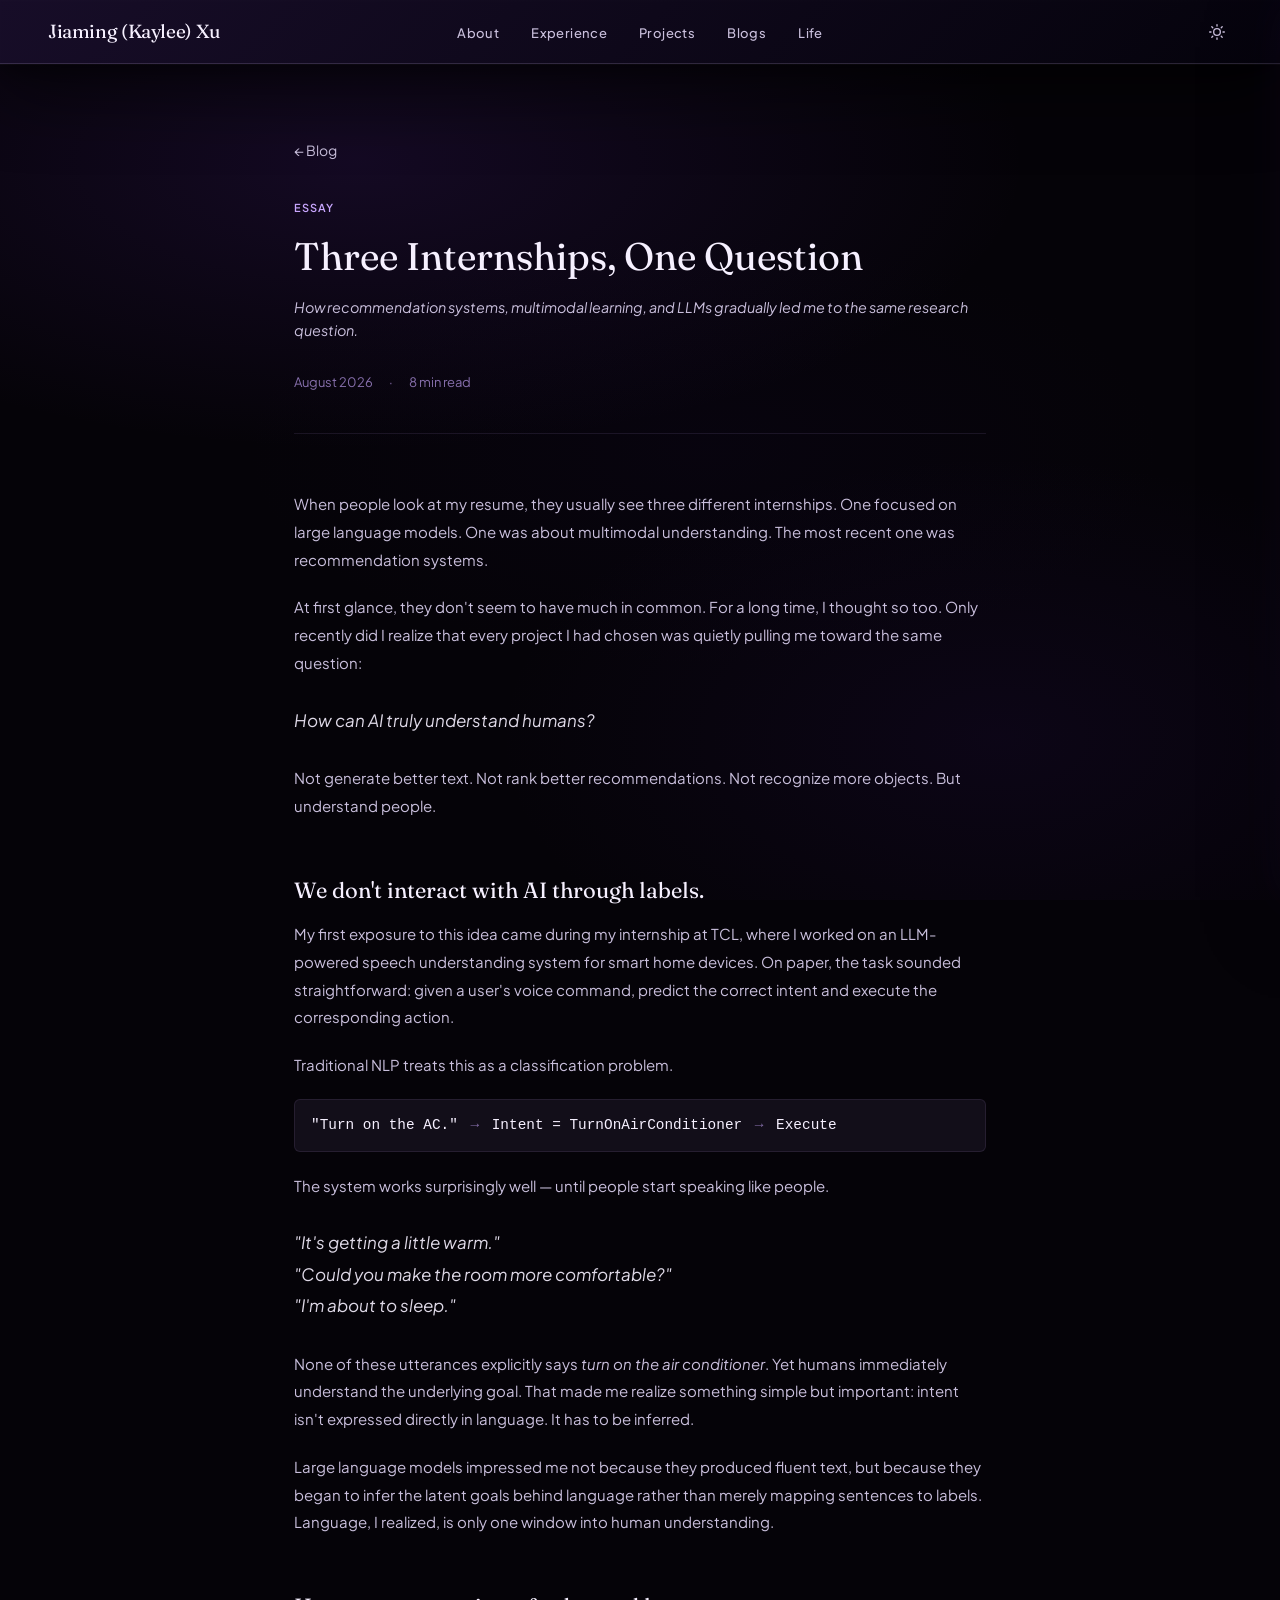
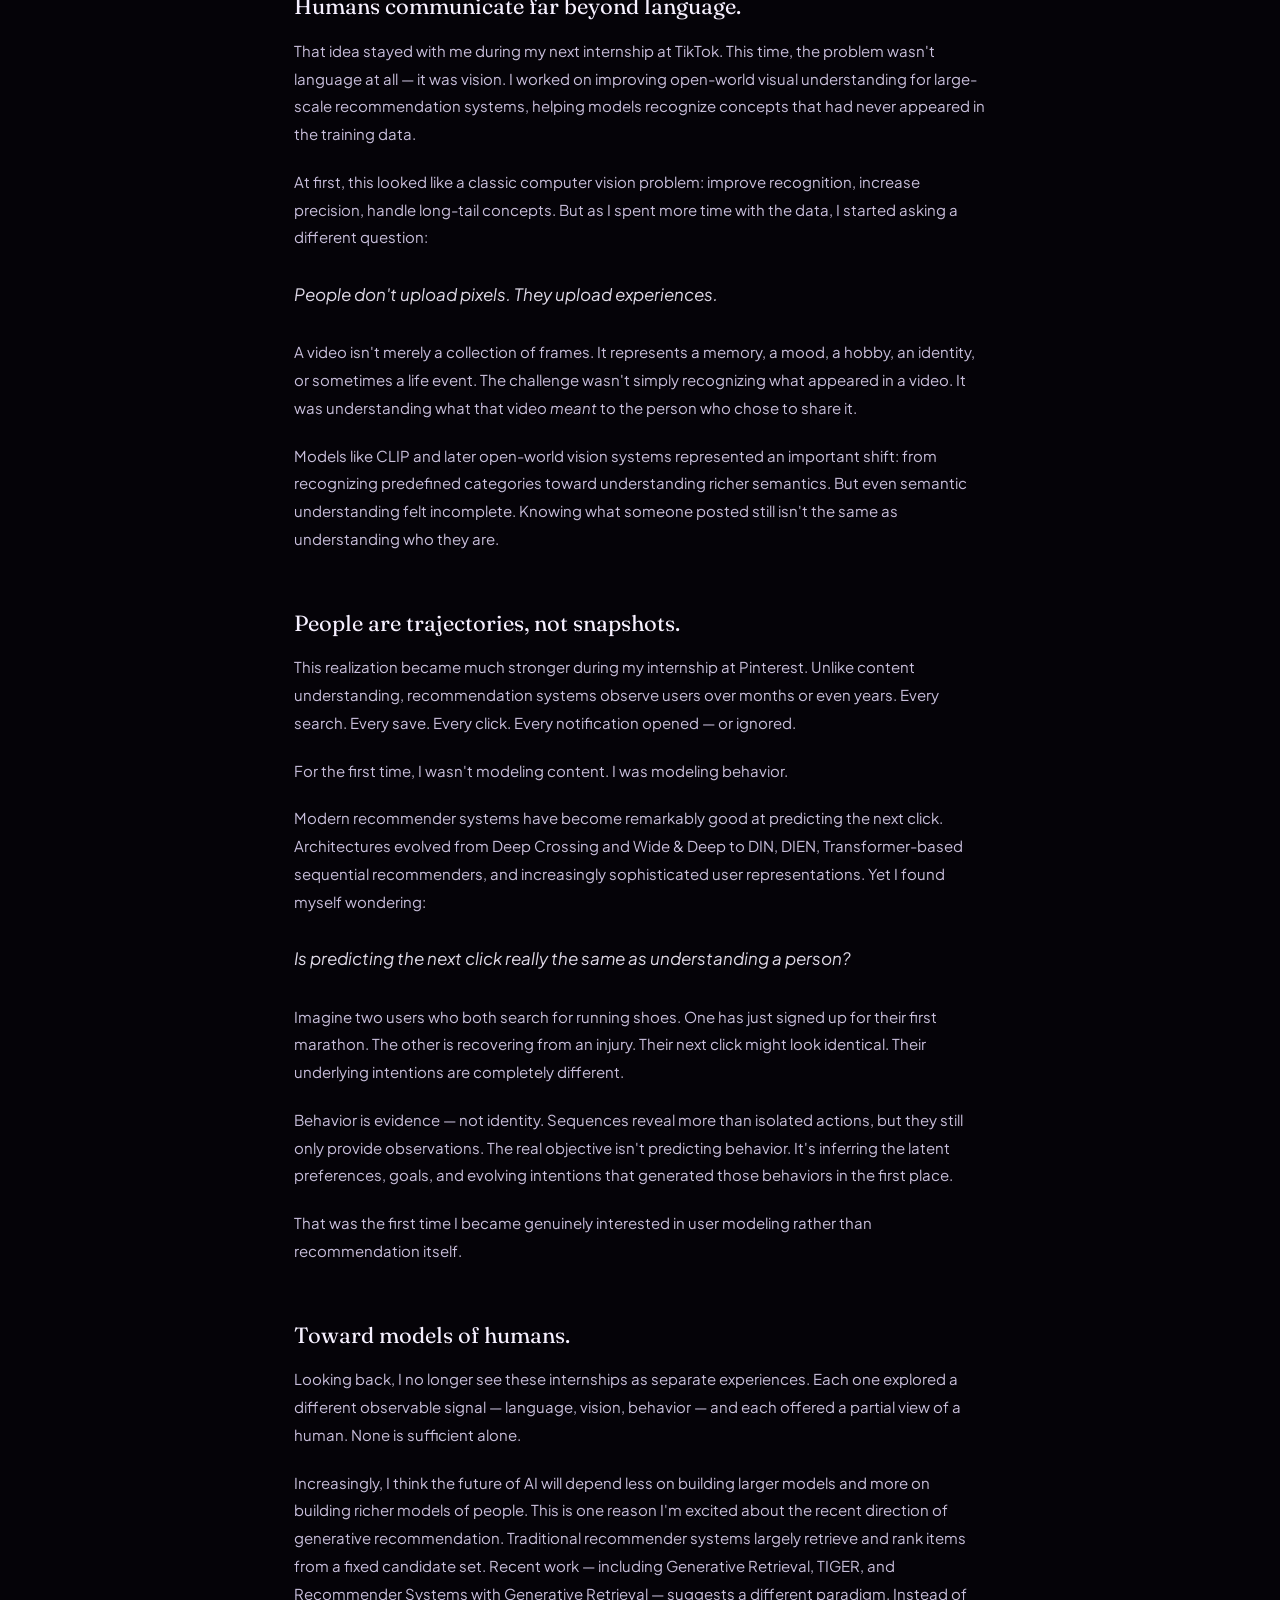
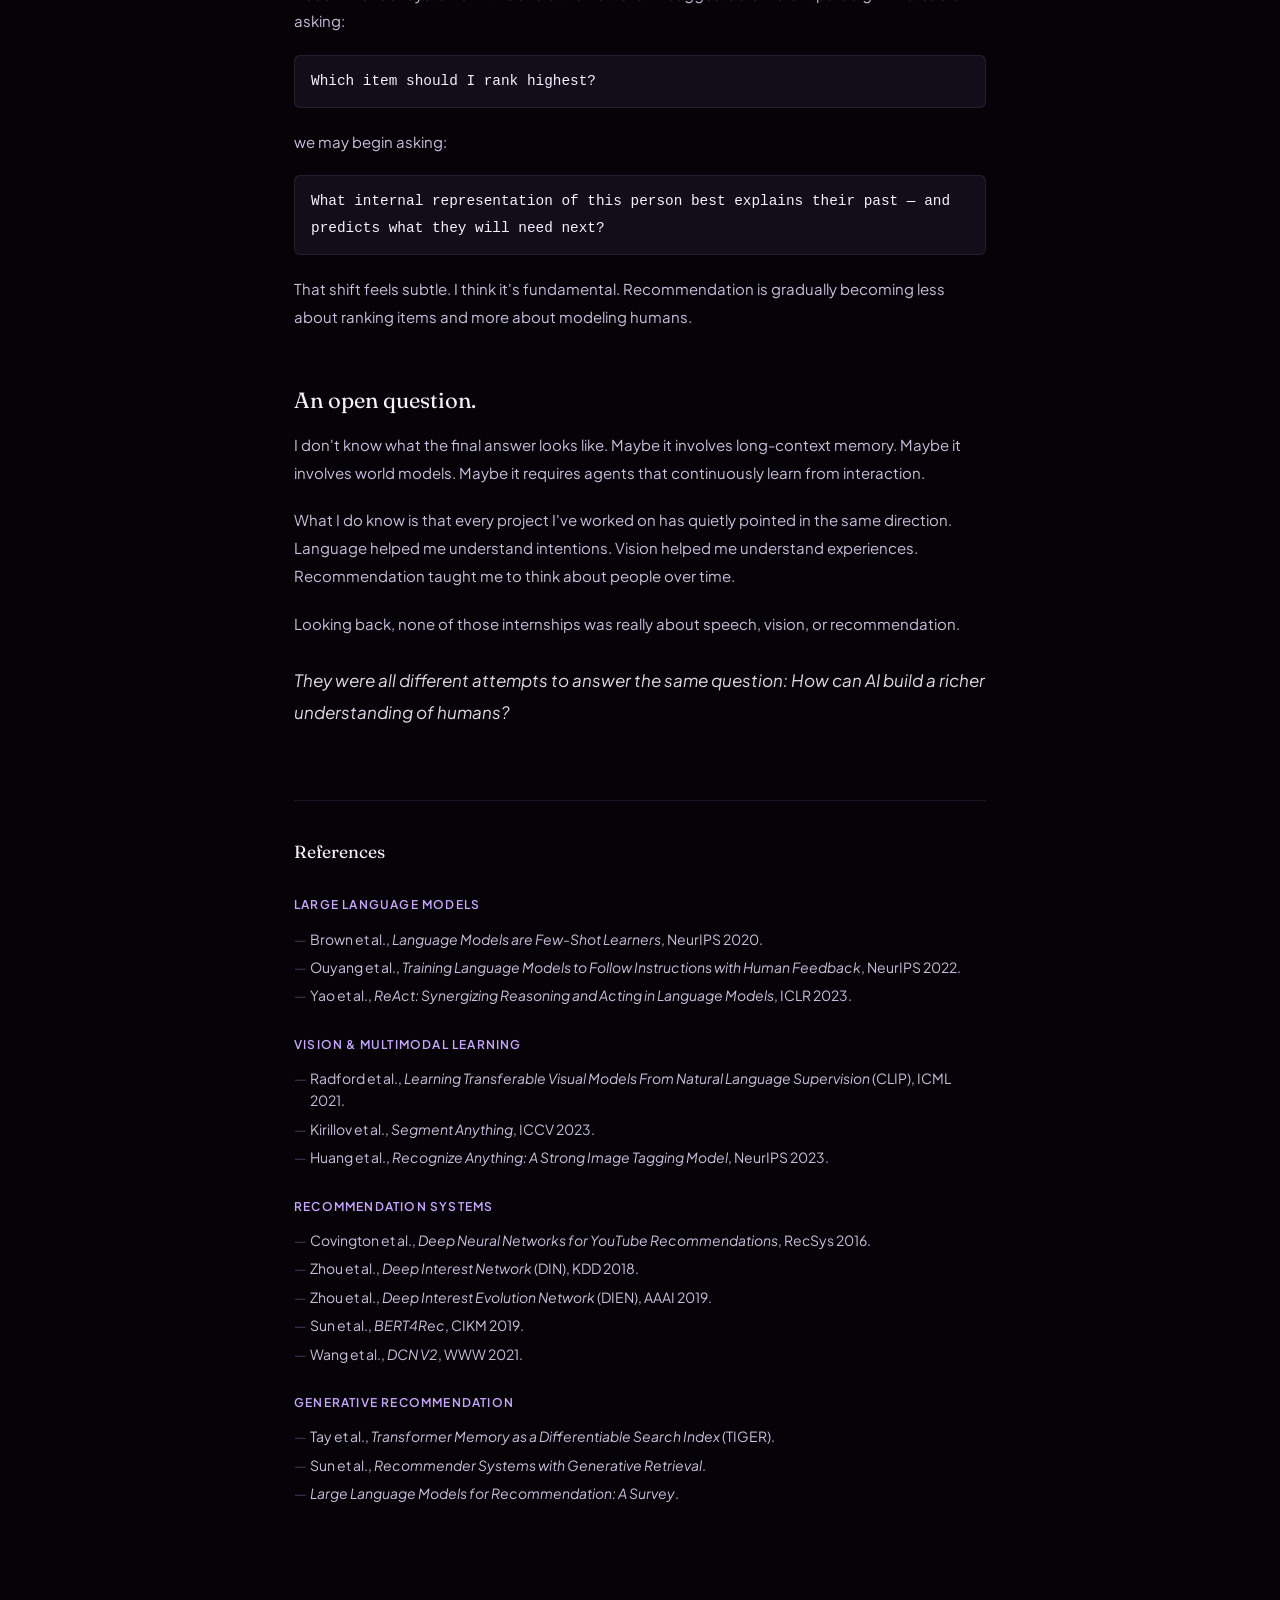
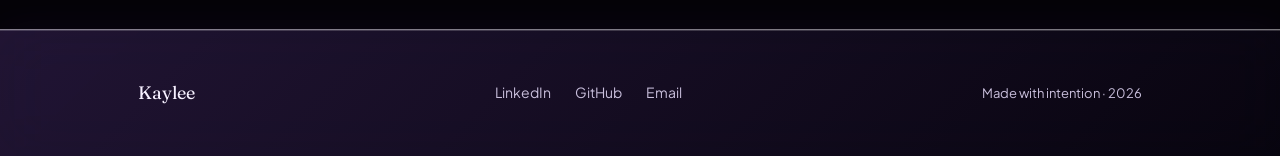
==== blog-1.html @ 01140b8f "Initial commit — personal website" ====
<!DOCTYPE html>
<html lang="en">
<head>
  <meta charset="UTF-8" />
  <meta name="viewport" content="width=device-width, initial-scale=1.0" />
  <meta name="description" content="How recommendation systems, multimodal learning, and LLMs gradually led me to the same research question." />
  <meta property="og:type" content="article" />
  <meta property="og:title" content="Three Internships, One Question · Kaylee Xu" />
  <meta property="og:description" content="How recommendation systems, multimodal learning, and LLMs gradually led me to the same research question." />
  <meta name="twitter:card" content="summary" />
  <meta name="twitter:title" content="Three Internships, One Question · Kaylee Xu" />
  <meta name="twitter:description" content="How recommendation systems, multimodal learning, and LLMs gradually led me to the same research question." />
  <link rel="canonical" href="blog-1.html" />
  <link rel="icon" href="data:image/svg+xml,%3Csvg xmlns='http://www.w3.org/2000/svg' viewBox='0 0 64 64'%3E%3Crect width='64' height='64' rx='16' fill='%23FAF8F5'/%3E%3Ctext x='50%25' y='56%25' text-anchor='middle' font-size='30' font-family='serif' fill='%2349866b'%3EK%3C/text%3E%3C/svg%3E" />
  <title>Three Internships, One Question · Kaylee Xu</title>
  <link rel="preconnect" href="https://fonts.googleapis.com" />
  <link rel="preconnect" href="https://fonts.gstatic.com" crossorigin />
  <link href="https://fonts.googleapis.com/css2?family=Fraunces:ital,opsz,wght@0,9..144,300;0,9..144,400;1,9..144,300&family=Plus+Jakarta+Sans:wght@300;400;500;600&display=swap" rel="stylesheet" />
  <script>(function(){var t=localStorage.getItem('theme')||'dark';document.documentElement.setAttribute('data-theme',t);}());</script>
  <link rel="stylesheet" href="style.css?v=purple-glass-20260607-2" />
</head>
<body class="blog-body">

<nav id="nav">
  <a href="index.html" class="nav-logo">Jiaming (Kaylee) Xu</a>
  <ul class="nav-links">
    <li><a href="index.html#about">About</a></li>
    <li><a href="index.html#experience">Experience</a></li>
    <li><a href="index.html#projects">Projects</a></li>
    <li><a href="index.html#blogs">Blogs</a></li>
    <li><a href="index.html#life">Life</a></li>
  </ul>
  <button class="nav-theme-btn" id="themeToggle" aria-label="Toggle colour theme">
    <svg class="theme-icon theme-icon--sun" viewBox="0 0 24 24" fill="none" stroke="currentColor" stroke-width="2" stroke-linecap="round" stroke-linejoin="round" aria-hidden="true"><circle cx="12" cy="12" r="5"/><line x1="12" y1="1" x2="12" y2="3"/><line x1="12" y1="21" x2="12" y2="23"/><line x1="4.22" y1="4.22" x2="5.64" y2="5.64"/><line x1="18.36" y1="18.36" x2="19.78" y2="19.78"/><line x1="1" y1="12" x2="3" y2="12"/><line x1="21" y1="12" x2="23" y2="12"/><line x1="4.22" y1="19.78" x2="5.64" y2="18.36"/><line x1="18.36" y1="5.64" x2="19.78" y2="4.22"/></svg>
    <svg class="theme-icon theme-icon--moon" viewBox="0 0 24 24" fill="none" stroke="currentColor" stroke-width="2" stroke-linecap="round" stroke-linejoin="round" aria-hidden="true"><path d="M21 12.79A9 9 0 1 1 11.21 3 7 7 0 0 0 21 12.79z"/></svg>
  </button>
  <button class="nav-menu-btn" id="navMenuBtn" aria-label="Open menu">&#9776;</button>
</nav>

<div class="nav-drawer" id="navDrawer">
  <button class="drawer-close" id="drawerClose" aria-label="Close menu">&#215;</button>
  <ul>
    <li><a href="index.html#about">About</a></li>
    <li><a href="index.html#experience">Experience</a></li>
    <li><a href="index.html#projects">Projects</a></li>
    <li><a href="index.html#blogs">Blogs</a></li>
    <li><a href="index.html#life">Life</a></li>
  </ul>
</div>
<div class="nav-overlay" id="navOverlay"></div>


<article class="blog-post">

  <header class="blog-post-header">
    <a href="index.html#blogs" class="blog-post-back">&#8592; Blog</a>
    <div class="blog-post-tag">Essay</div>
    <h1 class="blog-post-title">Three Internships, One&nbsp;Question</h1>
    <p class="blog-post-subtitle">How recommendation systems, multimodal learning, and LLMs gradually led me to the same research question.</p>
    <div class="blog-post-meta">
      <span>August 2026</span>
      <span>8 min read</span>
    </div>
  </header>

  <div class="blog-post-body">

    <p>When people look at my resume, they usually see three different internships. One focused on large language models. One was about multimodal understanding. The most recent one was recommendation systems.</p>

    <p>At first glance, they don't seem to have much in common. For a long time, I thought so too. Only recently did I realize that every project I had chosen was quietly pulling me toward the same question:</p>

    <p class="beat">How can AI truly understand humans?</p>

    <p>Not generate better text. Not rank better recommendations. Not recognize more objects. But understand people.</p>


    <h2>We don't interact with AI through labels.</h2>

    <p>My first exposure to this idea came during my internship at TCL, where I worked on an LLM-powered speech understanding system for smart home devices. On paper, the task sounded straightforward: given a user's voice command, predict the correct intent and execute the corresponding action.</p>

    <p>Traditional NLP treats this as a classification problem.</p>

    <span class="code-line">"Turn on the AC." <span class="arrow">→</span> Intent = TurnOnAirConditioner <span class="arrow">→</span> Execute</span>

    <p>The system works surprisingly well — until people start speaking like people.</p>

    <p class="beat">"It's getting a little warm."<br>
    "Could you make the room more comfortable?"<br>
    "I'm about to sleep."</p>

    <p>None of these utterances explicitly says <em>turn on the air conditioner</em>. Yet humans immediately understand the underlying goal. That made me realize something simple but important: intent isn't expressed directly in language. It has to be inferred.</p>

    <p>Large language models impressed me not because they produced fluent text, but because they began to infer the latent goals behind language rather than merely mapping sentences to labels. Language, I realized, is only one window into human understanding.</p>


    <h2>Humans communicate far beyond language.</h2>

    <p>That idea stayed with me during my next internship at TikTok. This time, the problem wasn't language at all — it was vision. I worked on improving open-world visual understanding for large-scale recommendation systems, helping models recognize concepts that had never appeared in the training data.</p>

    <p>At first, this looked like a classic computer vision problem: improve recognition, increase precision, handle long-tail concepts. But as I spent more time with the data, I started asking a different question:</p>

    <p class="beat">People don't upload pixels. They upload experiences.</p>

    <p>A video isn't merely a collection of frames. It represents a memory, a mood, a hobby, an identity, or sometimes a life event. The challenge wasn't simply recognizing what appeared in a video. It was understanding what that video <em>meant</em> to the person who chose to share it.</p>

    <p>Models like CLIP and later open-world vision systems represented an important shift: from recognizing predefined categories toward understanding richer semantics. But even semantic understanding felt incomplete. Knowing what someone posted still isn't the same as understanding who they are.</p>


    <h2>People are trajectories, not snapshots.</h2>

    <p>This realization became much stronger during my internship at Pinterest. Unlike content understanding, recommendation systems observe users over months or even years. Every search. Every save. Every click. Every notification opened — or ignored.</p>

    <p>For the first time, I wasn't modeling content. I was modeling behavior.</p>

    <p>Modern recommender systems have become remarkably good at predicting the next click. Architectures evolved from Deep Crossing and Wide &amp; Deep to DIN, DIEN, Transformer-based sequential recommenders, and increasingly sophisticated user representations. Yet I found myself wondering:</p>

    <p class="beat">Is predicting the next click really the same as understanding a person?</p>

    <p>Imagine two users who both search for running shoes. One has just signed up for their first marathon. The other is recovering from an injury. Their next click might look identical. Their underlying intentions are completely different.</p>

    <p>Behavior is evidence — not identity. Sequences reveal more than isolated actions, but they still only provide observations. The real objective isn't predicting behavior. It's inferring the latent preferences, goals, and evolving intentions that generated those behaviors in the first place.</p>

    <p>That was the first time I became genuinely interested in user modeling rather than recommendation itself.</p>


    <h2>Toward models of humans.</h2>

    <p>Looking back, I no longer see these internships as separate experiences. Each one explored a different observable signal — language, vision, behavior — and each offered a partial view of a human. None is sufficient alone.</p>

    <p>Increasingly, I think the future of AI will depend less on building larger models and more on building richer models of people. This is one reason I'm excited about the recent direction of generative recommendation. Traditional recommender systems largely retrieve and rank items from a fixed candidate set. Recent work — including Generative Retrieval, TIGER, and Recommender Systems with Generative Retrieval — suggests a different paradigm. Instead of asking:</p>

    <span class="code-line">Which item should I rank highest?</span>

    <p>we may begin asking:</p>

    <span class="code-line">What internal representation of this person best explains their past — and predicts what they will need next?</span>

    <p>That shift feels subtle. I think it's fundamental. Recommendation is gradually becoming less about ranking items and more about modeling humans.</p>


    <h2>An open question.</h2>

    <p>I don't know what the final answer looks like. Maybe it involves long-context memory. Maybe it involves world models. Maybe it requires agents that continuously learn from interaction.</p>

    <p>What I do know is that every project I've worked on has quietly pointed in the same direction. Language helped me understand intentions. Vision helped me understand experiences. Recommendation taught me to think about people over time.</p>

    <p>Looking back, none of those internships was really about speech, vision, or recommendation.</p>

    <p class="beat">They were all different attempts to answer the same question: How can AI build a richer understanding of humans?</p>

  </div>


  <section class="blog-references">
    <h2>References</h2>

    <div class="blog-ref-group">
      <h3>Large Language Models</h3>
      <ul>
        <li>Brown et al., <em>Language Models are Few-Shot Learners</em>, NeurIPS 2020.</li>
        <li>Ouyang et al., <em>Training Language Models to Follow Instructions with Human Feedback</em>, NeurIPS 2022.</li>
        <li>Yao et al., <em>ReAct: Synergizing Reasoning and Acting in Language Models</em>, ICLR 2023.</li>
      </ul>
    </div>

    <div class="blog-ref-group">
      <h3>Vision &amp; Multimodal Learning</h3>
      <ul>
        <li>Radford et al., <em>Learning Transferable Visual Models From Natural Language Supervision</em> (CLIP), ICML 2021.</li>
        <li>Kirillov et al., <em>Segment Anything</em>, ICCV 2023.</li>
        <li>Huang et al., <em>Recognize Anything: A Strong Image Tagging Model</em>, NeurIPS 2023.</li>
      </ul>
    </div>

    <div class="blog-ref-group">
      <h3>Recommendation Systems</h3>
      <ul>
        <li>Covington et al., <em>Deep Neural Networks for YouTube Recommendations</em>, RecSys 2016.</li>
        <li>Zhou et al., <em>Deep Interest Network</em> (DIN), KDD 2018.</li>
        <li>Zhou et al., <em>Deep Interest Evolution Network</em> (DIEN), AAAI 2019.</li>
        <li>Sun et al., <em>BERT4Rec</em>, CIKM 2019.</li>
        <li>Wang et al., <em>DCN V2</em>, WWW 2021.</li>
      </ul>
    </div>

    <div class="blog-ref-group">
      <h3>Generative Recommendation</h3>
      <ul>
        <li>Tay et al., <em>Transformer Memory as a Differentiable Search Index</em> (TIGER).</li>
        <li>Sun et al., <em>Recommender Systems with Generative Retrieval</em>.</li>
        <li><em>Large Language Models for Recommendation: A Survey</em>.</li>
      </ul>
    </div>

  </section>

</article>


<footer id="footer">
  <div class="container footer-inner">
    <p class="footer-name">Kaylee</p>
    <nav class="footer-links" aria-label="Social links">
      <a href="https://www.linkedin.com/in/jiaming-kaylee-xu/" target="_blank" rel="noopener">LinkedIn</a>
      <a href="https://github.com/KayleeXJM" target="_blank" rel="noopener">GitHub</a>
      <a href="mailto:kayleex@cs.cmu.edu">Email</a>
    </nav>
    <p class="footer-copy">Made with intention &middot; 2026</p>
  </div>
</footer>

<script src="assets/scripts/html2canvas.min.js"></script>
<script src="assets/scripts/liquidGL.js"></script>
<script src="script.js?v=purple-glass-20260607"></script>
</body>
</html>
---- style.css ----
/* ============================================================
   KAYLEE — Personal Website
   Visual direction: quiet editorial, art-tech, light mode only
   ============================================================ */

/* ==================== TOKENS ==================== */

:root {
  --bg:           #000000;
  --bg-tinted:    rgba(28, 18, 52, 0.44);
  --sage:         #c9a7ff;
  --sage-mid:     #8f73d9;
  --sage-light:   #6f56b8;
  --sage-faint:   rgba(116, 82, 190, 0.18);
  --butter:       #f1d6ff;
  --butter-light: rgba(212, 178, 255, 0.20);
  --butter-dark:  #f3d9ff;
  --text:         #f6f0ff;
  --text-muted:   #c9bfdc;
  --text-light:   #a99bbf;
  --border:       rgba(201, 167, 255, 0.22);
  --white:        rgba(255, 255, 255, 0.92);

  --font-body:    'Plus Jakarta Sans', sans-serif;
  --font-display: 'Fraunces', serif;

  --radius:       8px;
  --radius-lg:    16px;
  --shadow-sm:    0 1px 8px rgba(0,0,0,0.24);
  --shadow:       0 10px 32px rgba(0,0,0,0.26);
  --shadow-hover: 0 18px 56px rgba(86, 86, 86, 0.18);

  --container:    1100px;
  --nav-h:        64px;

  /* ==================== LIQUID GLASS CONFIG ====================
     Tune these first. Higher blur/saturation = stronger glass.
     Cursor vars are updated in script.js on pointer movement.
     ============================================================ */
  --glass-bg:             rgba(45, 28, 76, 0.32);
  --glass-bg-strong:      rgba(74, 48, 116, 0.40);
  --glass-bg-soft:        rgba(12, 8, 24, 0.42);
  --glass-border:         rgba(190, 158, 238, 0.2);
  --glass-border-shadow:  rgba(189, 151, 255, 0.18);
  --glass-blur:           34px;
  --glass-saturate:       2;
  --glass-radius:         26px;
  --glass-shadow:         0 22px 70px rgba(0, 0, 0, 0.36), 0 0 44px rgba(116, 82, 190, 0.08);
  --glass-highlight:      rgba(255, 255, 255, 0.18);
  --glass-noise-opacity:  0.30;

  --mist-base:            #313131;
  --mist-sage:            rgba(101, 101, 101, 0.3);
  --mist-cream:           rgba(169, 169, 169, 0.16);
  --mist-lilac:           rgba(175, 175, 175, 0.42);
  --mist-ink:             rgba(0, 0, 0, 0.929);
  --mist-blur:            56px;
  --mist-opacity:         0.94;
}

/* ==================== RESET ==================== */

*, *::before, *::after {
  box-sizing: border-box;
  margin: 0;
  padding: 0;
}

html {
  scroll-padding-top: var(--nav-h);
  font-size: 16px;
}

body {
  background:
    radial-gradient(ellipse 90% 55% at 28% 18%, rgba(90, 40, 160, 0.18) 0%, transparent 58%),
    radial-gradient(ellipse 75% 60% at 78% 82%, rgba(55, 20, 110, 0.14) 0%, transparent 52%),
    radial-gradient(ellipse 60% 40% at 55% 50%, rgba(30, 10, 70, 0.10) 0%, transparent 60%),
    #050308;
  background-attachment: fixed;
  color: var(--text);
  font-family: var(--font-body);
  font-weight: 400;
  line-height: 1.7;
  -webkit-font-smoothing: antialiased;
  -moz-osx-font-smoothing: grayscale;
  overflow-x: hidden;
  isolation: isolate;
}


@keyframes mistDrift {
  0% {
    transform: translate3d(-2%, -1%, 0) scale(1);
  }
  100% {
    transform: translate3d(2%, 1.5%, 0) scale(1.04);
  }
}

img {
  display: block;
  max-width: 100%;
}

ul { list-style: none; }
a  { text-decoration: none; color: inherit; }
button { font-family: inherit; cursor: pointer; }

a:focus-visible,
button:focus-visible {
  outline: 2px solid var(--sage);
  outline-offset: 3px;
  border-radius: 4px;
}

#nav,
.nav-drawer,
.hero-photo img,
.hero-socials a,
.hero-action,
.tag,
.project-card,
.life-panel,
.life-row,
.life-body,
.map-wrapper,
.map-panel,
.panel-close,
.leaflet-control-zoom,
.leaflet-control-attribution,
.gallery-item,
.music-gallery,
.music-item,
.photo-item img,
footer,
.mu-role-card,
.mu-track,
.mu-fav-item,
.mu-empty-state,
.gl-visual-empty,
.hover-card,
.location-count,
.map-timeline,
.empty-msg,
#world-wrap {
  background: linear-gradient(160deg, var(--glass-bg-strong) 0%, var(--glass-bg-soft) 60%, rgba(0,0,0,0.55) 100%);
  border: none;
  box-shadow:
    0 24px 72px rgba(0, 0, 0, 0.62),
    0 6px 22px rgba(0, 0, 0, 0.38),
    0 0 0 0.5px rgba(255, 255, 255, 0.10),
    inset 0 1.5px 0 rgba(255, 255, 255, 0.28),
    inset 1px 0 0 rgba(255, 255, 255, 0.09),
    inset -1px 0 0 rgba(0, 0, 0, 0.18),
    inset 0 -2px 10px rgba(0, 0, 0, 0.28);
  -webkit-backdrop-filter: blur(var(--glass-blur)) saturate(var(--glass-saturate));
  backdrop-filter: blur(var(--glass-blur)) saturate(var(--glass-saturate));
}

.project-card,
.life-panel,
.life-row,
.mu-role-card,
.mu-fav-item,
.mu-empty-state,
.gl-visual-empty,
#world-wrap {
  position: relative;
}

.project-card::before,
.life-panel::before,
.life-row::before,
.mu-role-card::before,
.mu-fav-item::before,
.mu-empty-state::before,
.gl-visual-empty::before,
#world-wrap::before {
  content: '';
  position: absolute;
  inset: 0;
  pointer-events: none;
  border-radius: inherit;
  background:
    linear-gradient(180deg, rgba(255, 255, 255, 0.14) 0%, transparent 36%),
    radial-gradient(ellipse at 28% 0%, rgba(255, 255, 255, 0.34), transparent 50%);
  opacity: 1;
  mix-blend-mode: screen;
  transition: background 0.06s ease;
}


/* ==================== NAVIGATION ==================== */

#nav {
  position: fixed;
  inset: 0 0 auto 0;
  z-index: 200;
  height: var(--nav-h);
  display: flex;
  align-items: center;
  justify-content: space-between;
  padding: 0 48px;
  background: linear-gradient(135deg, rgba(23, 13, 40, 0.96), rgba(5, 3, 12, 0.98));
  backdrop-filter: blur(16px);
  -webkit-backdrop-filter: blur(16px);
  border-bottom: 1px solid transparent;
  transition: border-color 0.3s;
}

#nav::before {
  content: '';
  position: absolute;
  inset: 0;
  z-index: -1;
  background:
    linear-gradient(135deg, rgba(23, 13, 40, 0.98), rgba(5, 3, 12, 0.99));
}

#nav.scrolled {
  border-bottom-color: var(--border);
}

.nav-logo {
  font-family: var(--font-display);
  font-size: 1.1875rem;
  font-weight: 400;
  color: var(--text);
  letter-spacing: -0.02em;
}

.nav-links {
  display: flex;
  gap: 32px;
  position: absolute;
  left: 50%;
  transform: translateX(-50%);
}

.nav-links a {
  font-size: 0.8125rem;
  font-weight: 500;
  color: var(--text-muted);
  letter-spacing: 0.03em;
  transition: color 0.2s;
  position: relative;
}

.nav-links a::after {
  content: '';
  position: absolute;
  bottom: -2px;
  left: 0;
  width: 0;
  height: 1px;
  background: var(--sage);
  transition: width 0.25s ease;
}

.nav-links a:hover,
.nav-links a.active {
  color: var(--text);
}

.nav-links a:hover::after,
.nav-links a.active::after {
  width: 100%;
}

.nav-menu-btn {
  display: none;
  background: none;
  border: 1px solid var(--border);
  border-radius: var(--radius);
  padding: 6px 10px;
  font-size: 1rem;
  color: var(--text-muted);
  transition: color 0.2s, border-color 0.2s;
}

.nav-menu-btn:hover { color: var(--text); border-color: var(--sage-mid); }


/* ==================== MOBILE NAV DRAWER ==================== */

.nav-drawer {
  position: fixed;
  inset: 0 0 0 auto;
  z-index: 300;
  width: 260px;
  background: var(--white);
  border-left: 1px solid var(--border);
  padding: 80px 32px 40px;
  transform: translateX(100%);
  transition: transform 0.35s cubic-bezier(0.4, 0, 0.2, 1);
}

.nav-drawer.open { transform: translateX(0); }

.nav-drawer ul { display: flex; flex-direction: column; gap: 4px; }

.nav-drawer a {
  display: block;
  font-size: 1rem;
  font-weight: 500;
  color: var(--text-muted);
  padding: 10px 0;
  border-bottom: 1px solid var(--border);
  transition: color 0.2s;
}

.nav-drawer a:last-child { border-bottom: none; }
.nav-drawer a:hover { color: var(--sage); }

.drawer-close {
  position: absolute;
  top: 20px;
  right: 20px;
  width: 36px;
  height: 36px;
  border: 1px solid var(--border);
  border-radius: 50%;
  background: none;
  font-size: 1.25rem;
  color: var(--text-muted);
  display: flex;
  align-items: center;
  justify-content: center;
  transition: background 0.2s, color 0.2s;
}
.drawer-close:hover { background: var(--sage); color: white; border-color: var(--sage); }

.nav-overlay {
  position: fixed;
  inset: 0;
  z-index: 250;
  background: rgba(42, 40, 38, 0.35);
  opacity: 0;
  pointer-events: none;
  transition: opacity 0.35s;
}
.nav-overlay.visible {
  opacity: 1;
  pointer-events: auto;
}


/* ==================== LAYOUT HELPERS ==================== */

.container {
  max-width: var(--container);
  margin: 0 auto;
  padding: 0 48px;
}

.section {
  padding: 72px 0;
}

#experience {
  padding-top: 72px;
}

.section-tinted {
  background: var(--sage-faint);
}

.section-label {
  margin-bottom: 64px;
}

.section-num {
  display: block;
  font-size: 0.6875rem;
  font-weight: 700;
  color: var(--sage);
  letter-spacing: 0.2em;
  text-transform: uppercase;
  margin-bottom: 10px;
}

.section-title {
  font-family: var(--font-display);
  font-size: clamp(36px, 5vw, 52px);
  font-weight: 400;
  letter-spacing: -0.025em;
  line-height: 1.05;
  color: var(--text);
}

.section-subtitle {
  margin-top: 14px;
  font-size: 0.9375rem;
  color: var(--text-muted);
}


/* ==================== HERO ==================== */

.hero {
  min-height: 100vh;
  display: flex;
  flex-direction: column;
  justify-content: center;
  padding-top: var(--nav-h);
  padding-bottom: 80px;
  position: relative;
}

.hero-content {
  max-width: var(--container);
  margin: 0 auto;
  padding: 60px 48px;
  display: grid;
  grid-template-columns: 1fr 400px;
  gap: 80px;
  align-items: center;
}

.hero-eyebrow {
  font-size: 0.75rem;
  font-weight: 700;
  color: var(--sage);
  letter-spacing: 0.14em;
  text-transform: uppercase;
  margin-bottom: 14px;
}

.hero-name {
  font-family: var(--font-display);
  font-size: clamp(60px, 8.5vw, 100px);
  font-weight: 400;
  line-height: 0.95;
  letter-spacing: -0.04em;
  color: var(--text);
  margin-bottom: 36px;
}

.hero-statement {
  font-size: 0.96rem;
  line-height: 1.85;
  color: var(--text-muted);
  max-width: 540px;
  margin-bottom: 18px;
}

.hero-statement:last-of-type {
  margin-bottom: 40px;
}

.hero-question {
  font-family: var(--font-body);
  font-style: italic;
  font-size: 1.18rem;
  font-weight: 500;
  line-height: 1.5;
  color: rgba(201, 167, 255, 0.92);
  max-width: 540px;
  margin-bottom: 22px;
  padding-left: 14px;
  border-left: 2px solid rgba(143, 115, 217, 0.55);
}

html[data-theme="light"] .hero-question {
  color: rgba(62, 22, 110, 0.88);
  border-left-color: rgba(62, 22, 110, 0.45);
}

/* Highlighted organization names within hero prose */
.hero-statement .org {
  color: var(--sage);
  font-weight: 500;
}

/* Linked org names (e.g. Auton Lab) — dotted underline at rest, solid on hover */
.hero-statement .org-link {
  color: var(--sage);
  font-weight: 500;
  border-bottom: 1.5px dotted var(--sage);
  padding-bottom: 1px;
  transition: border-bottom-style 0.2s, color 0.2s;
}
.hero-statement .org-link:hover {
  border-bottom-style: solid;
}

.hero-tags {
  display: flex;
  flex-wrap: wrap;
  gap: 8px;
}

.hero-actions {
  display: flex;
  flex-wrap: wrap;
  gap: 10px;
  margin: 4px 0 26px;
}

.hero-action {
  display: inline-flex;
  align-items: center;
  justify-content: center;
  min-height: 40px;
  padding: 8px 16px;
  border-radius: 100px;
  border: 1px solid var(--border);
  background: var(--white);
  color: var(--text-muted);
  font-size: 0.8125rem;
  font-weight: 600;
  transition: color 0.2s, border-color 0.2s, background 0.2s, transform 0.2s;
}

.hero-action:hover {
  color: var(--sage);
  border-color: var(--sage-light);
  background: var(--sage-faint);
  transform: translateY(-1px);
}

.tag {
  display: inline-block;
  padding: 5px 14px;
  border-radius: 100px;
  font-size: 0.8rem;
  font-weight: 500;
  background: var(--sage-faint);
  color: var(--sage);
  border: 1px solid var(--sage-light);
}

.tag-accent {
  background: var(--butter-light);
  color: var(--butter-dark);
  border-color: var(--butter);
}

/* Hero photo */
.hero-photo { position: relative; }

.photo-placeholder,
.hero-photo img {
  width: 100%;
  aspect-ratio: 3 / 4;
  border-radius: var(--radius-lg);
  display: flex;
  align-items: center;
  justify-content: center;
}

.photo-placeholder {
  background: var(--sage-faint);
  border: 1px dashed var(--sage-mid);
  color: var(--sage-mid);
  font-size: 0.75rem;
  letter-spacing: 0.1em;
  text-transform: uppercase;
}

.hero-photo img {
  object-fit: cover;
  display: block;
}

/* Social icons under photo */
.hero-socials {
  display: flex;
  justify-content: center;
  gap: 16px;
  margin-top: 18px;
}

.hero-socials a {
  display: flex;
  align-items: center;
  justify-content: center;
  width: 40px;
  height: 40px;
  border-radius: 50%;
  border: 1px solid var(--border);
  color: var(--text-muted);
  background: var(--white);
  transition: color 0.2s, border-color 0.2s, background 0.2s, transform 0.2s;
}

.hero-socials a:hover {
  color: var(--sage);
  border-color: var(--sage-light);
  background: var(--sage-faint);
  transform: translateY(-2px);
}

/* Scroll hint */
.hero-scroll-hint {
  position: absolute;
  bottom: 36px;
  left: 50%;
  transform: translateX(-50%);
  display: flex;
  flex-direction: column;
  align-items: center;
  gap: 10px;
  opacity: 0.35;
}

.hero-scroll-hint span {
  font-size: 0.6875rem;
  letter-spacing: 0.13em;
  text-transform: uppercase;
  color: var(--text-muted);
}

.scroll-line {
  width: 1px;
  height: 44px;
  background: linear-gradient(to bottom, var(--text-muted), transparent);
  animation: scrollPulse 2.2s ease-in-out infinite;
}

@keyframes scrollPulse {
  0%, 100% { opacity: 0.4; transform: scaleY(1); }
  50%       { opacity: 1;   transform: scaleY(1.08); }
}


/* ==================== EXPERIENCE ==================== */

.exp-group {
  margin-bottom: 56px;
}
.exp-group:last-child { margin-bottom: 0; }

.exp-group-title {
  font-size: 0.6875rem;
  font-weight: 700;
  letter-spacing: 0.18em;
  text-transform: uppercase;
  color: var(--text-light);
  margin-bottom: 0;
  padding-bottom: 14px;
}

.exp-card {
  display: grid;
  grid-template-columns: 168px 1fr;
  gap: 36px;
  padding: 28px 32px;
  border: 2px solid rgba(143, 115, 217, 0.48);
  border-radius: 14px;
  background: transparent;
  box-shadow: none;
  backdrop-filter: none;
  -webkit-backdrop-filter: none;
  margin-bottom: 16px;
  transition: border-color 0.2s ease;
}

.exp-card:last-child {
  margin-bottom: 0;
}

.exp-card:hover {
  border-color: rgba(143, 115, 217, 0.75);
}

.exp-meta {
  padding-top: 4px;
  display: flex;
  flex-direction: column;
  align-items: flex-start;
  gap: 10px;
}

/* Logo badge — floats to the right of the role/org text */

.exp-date {
  font-size: 0.8125rem;
  color: var(--text-light);
  font-variant-numeric: tabular-nums;
  line-height: 1.4;
}

.exp-badge {
  display: inline-block;
  padding: 3px 11px;
  border-radius: 100px;
  font-size: 0.6875rem;
  font-weight: 700;
  letter-spacing: 0.05em;
  background: var(--sage-faint);
  color: var(--sage);
  border: 1px solid var(--sage-light);
}

.exp-badge-upcoming {
  background: var(--butter-light);
  color: var(--butter-dark);
  border-color: var(--butter);
}

.exp-role {
  font-size: 1rem;
  font-weight: 600;
  color: var(--text);
  margin-bottom: 3px;
  line-height: 1.4;
}

.exp-org {
  font-size: 0.9375rem;
  color: var(--sage);
  font-weight: 500;
  margin-bottom: 12px;
}

.exp-desc {
  font-size: 0.9375rem;
  color: var(--text-muted);
  line-height: 1.75;
  margin-bottom: 14px;
}

.exp-tags {
  display: flex;
  flex-wrap: wrap;
  gap: 6px;
}

.exp-tags span {
  display: inline-block;
  padding: 3px 10px;
  border-radius: 100px;
  font-size: 0.75rem;
  font-weight: 500;
  color: var(--text-muted);
  border: 1px solid var(--border);
}


/* ==================== PROJECTS ==================== */

.projects-grid {
  display: grid;
  grid-template-columns: 1fr 1fr;
  gap: 20px;
}

.project-card {
  /* glass bg from global rule — dark gradient + backdrop blur */
  border: 1px solid rgba(201, 167, 255, 0.12);
  border-left: 2px solid rgba(201, 167, 255, 0.30); /* left accent: echoes edu card */
  border-radius: var(--radius-lg);
  padding: 28px 28px 28px 24px;
  position: relative;
  will-change: transform;
  transition: transform 0.18s ease, box-shadow 0.18s ease;
}

.project-card:hover {
  transform: translateY(-3px);
  box-shadow: 0 16px 52px rgba(90, 50, 160, 0.28), 0 0 0 1px rgba(201, 167, 255, 0.18);
}

/* In-progress: ghost style on dark */
.project-card-soft {
  background: transparent;
  border: 1px dashed rgba(201, 167, 255, 0.22);
  border-left-width: 1px; /* restore uniform dashed */
}
.project-card-soft:hover {
  transform: none;
  box-shadow: none;
}

.project-card-muted {
  /* inherits dark glass from global rule — no white override */
}

.project-status {
  font-size: 0.6875rem;
  font-weight: 600;
  letter-spacing: 0.09em;
  text-transform: uppercase;
  color: rgba(201, 167, 255, 0.82);
}

.project-header {
  display: flex;
  justify-content: space-between;
  align-items: flex-start;
  margin-bottom: 20px;
}

.project-num {
  font-size: 0.6875rem;
  font-weight: 700;
  color: var(--sage);
  letter-spacing: 0.12em;
}

.project-wip {
  font-size: 0.6875rem;
  font-weight: 500;
  letter-spacing: 0.09em;
  text-transform: uppercase;
  color: rgba(201, 167, 255, 0.40);
}

.project-link {
  font-size: 0.9375rem;
  color: var(--text-muted);
  transition: color 0.2s, transform 0.2s;
  display: inline-block;
}
.project-link:hover { color: var(--sage); transform: translate(2px, -2px); }

.project-title {
  font-family: var(--font-display);
  font-size: 1.3125rem;
  font-weight: 400;
  letter-spacing: -0.015em;
  color: var(--text);
  margin-bottom: 12px;
  line-height: 1.3;
}

.project-desc {
  font-size: 0.9375rem;
  color: var(--text-muted);
  line-height: 1.75;
  margin-bottom: 22px;
}

.project-stack {
  display: flex;
  flex-wrap: wrap;
  gap: 6px;
}

.project-stack span {
  display: inline-block;
  padding: 3px 10px;
  border-radius: 100px;
  font-size: 0.72rem;
  font-weight: 500;
  background: rgba(116, 82, 190, 0.18);
  color: rgba(201, 167, 255, 0.82);
  border: 1px solid rgba(116, 82, 190, 0.38);
  letter-spacing: 0.02em;
}


/* ==================== WORLD / MAP ==================== */

.map-wrapper {
  position: relative;
  overflow: hidden;
  margin-top: 40px;
  /* subtle top + bottom borders to frame the map */
  border-top: 1px solid var(--border);
  border-bottom: 1px solid var(--border);
}

#map {
  width: 100%;
  height: 580px;
  background: var(--sage-faint);
}

/* Map side panel */
.map-panel {
  position: absolute;
  top: 0;
  right: 0;
  width: 380px;
  height: 100%;
  background: var(--white);
  border-left: 1px solid var(--border);
  transform: translateX(100%);
  transition: transform 0.4s cubic-bezier(0.4, 0, 0.2, 1);
  display: flex;
  flex-direction: column;
  overflow-y: auto;
  z-index: 20;
}

.map-panel.open { transform: translateX(0); }

.panel-close {
  position: absolute;
  top: 14px;
  right: 14px;
  z-index: 10;
  width: 32px;
  height: 32px;
  border-radius: 50%;
  border: 1px solid var(--border);
  background: var(--white);
  font-size: 1.125rem;
  color: var(--text-muted);
  display: flex;
  align-items: center;
  justify-content: center;
  transition: background 0.2s, color 0.2s, border-color 0.2s;
}
.panel-close:hover { background: var(--sage); color: white; border-color: var(--sage); }

.panel-photo {
  width: 100%;
  aspect-ratio: 4 / 3;
  background: var(--sage-faint);
  overflow: hidden;
  position: relative;
  flex-shrink: 0;
}

.panel-photo img {
  width: 100%;
  height: 100%;
  object-fit: cover;
  display: block;
  position: absolute;
  inset: 0;
}

.panel-photo-placeholder {
  position: absolute;
  inset: 0;
  display: flex;
  align-items: center;
  justify-content: center;
  color: var(--sage-mid);
  font-size: 0.75rem;
  letter-spacing: 0.1em;
  text-transform: uppercase;
}

.panel-content {
  padding: 28px 28px 36px;
  flex: 1;
}

.panel-year {
  display: block;
  font-size: 0.8rem;
  font-weight: 600;
  color: var(--sage);
  letter-spacing: 0.08em;
  margin-bottom: 6px;
}

.panel-location {
  font-family: var(--font-display);
  font-size: 1.5rem;
  font-weight: 400;
  letter-spacing: -0.025em;
  line-height: 1.2;
  color: var(--text);
  margin-bottom: 16px;
}

.panel-text {
  font-size: 0.9375rem;
  line-height: 1.85;
  color: var(--text-muted);
}

/* Custom Leaflet marker */
.map-pin {
  width: 12px;
  height: 12px;
  background: var(--sage);
  border-radius: 50%;
  border: 2.5px solid white;
  box-shadow: 0 2px 8px rgba(122, 158, 142, 0.55);
  transition: transform 0.2s ease, box-shadow 0.2s ease;
  cursor: pointer;
}

.map-pin.is-active {
  background: #4A7A68;
  transform: scale(1.55);
  box-shadow: 0 4px 16px rgba(74, 122, 104, 0.65);
}

/* Leaflet UI overrides */
.leaflet-control-zoom {
  border: 1px solid var(--border) !important;
  border-radius: var(--radius) !important;
  overflow: hidden;
  box-shadow: var(--shadow-sm) !important;
}

.leaflet-control-zoom a {
  color: var(--text-muted) !important;
  background: var(--white) !important;
  border-color: var(--border) !important;
  transition: color 0.2s, background 0.2s !important;
}

.leaflet-control-zoom a:hover {
  color: var(--sage) !important;
  background: var(--sage-faint) !important;
}

.leaflet-control-attribution {
  font-size: 10px !important;
  background: rgba(250, 248, 245, 0.85) !important;
  color: var(--text-light) !important;
}

.leaflet-control-attribution a { color: var(--sage) !important; }


/* ==================== BLOGS ==================== */

.blog-list {
  display: flex;
  flex-direction: column;
  gap: 20px;
}

.blog-card {
  display: flex;
  gap: 44px;
  align-items: flex-start;
  padding: 32px 36px;
  border: 1px solid rgba(201, 167, 255, 0.12);
  border-radius: 16px;
  text-decoration: none;
  color: inherit;
  transition: transform 0.25s ease, box-shadow 0.25s ease, border-color 0.25s ease;
}

.blog-card:hover {
  transform: translateY(-3px);
  box-shadow: 0 16px 52px rgba(90, 50, 160, 0.28), 0 0 0 1px rgba(201, 167, 255, 0.18);
  border-color: rgba(201, 167, 255, 0.22);
}

.blog-card-meta {
  display: flex;
  flex-direction: column;
  gap: 8px;
  min-width: 80px;
  padding-top: 5px;
  flex-shrink: 0;
}

.blog-tag {
  font-size: 0.6875rem;
  font-weight: 600;
  letter-spacing: 0.1em;
  text-transform: uppercase;
  color: var(--sage);
}

.blog-date {
  font-size: 0.8125rem;
  color: var(--text-muted);
}

.blog-read {
  font-size: 0.8125rem;
  color: rgba(201, 167, 255, 0.55);
}

.blog-card-body {
  flex: 1;
}

.blog-title {
  font-family: var(--font-display);
  font-size: 1.375rem;
  font-weight: 400;
  margin: 0 0 8px;
  line-height: 1.3;
  color: var(--text);
}

.blog-subtitle {
  font-size: 0.9375rem;
  color: var(--text-muted);
  margin: 0 0 12px;
  font-style: italic;
  line-height: 1.6;
}

.blog-summary {
  font-size: 0.9rem;
  color: var(--text-muted);
  line-height: 1.75;
  margin: 0 0 20px;
  opacity: 0.82;
}

.blog-cta {
  font-size: 0.875rem;
  font-weight: 500;
  color: var(--sage);
  letter-spacing: 0.02em;
}

/* ────── Blog post page ────── */

.blog-post {
  max-width: 740px;
  margin: 0 auto;
  padding: calc(var(--nav-h) + 72px) 24px 96px;
}

.blog-post-header {
  margin-bottom: 56px;
  padding-bottom: 40px;
  border-bottom: 1px solid rgba(201, 167, 255, 0.10);
}

.blog-post-back {
  display: inline-flex;
  align-items: center;
  gap: 6px;
  font-size: 0.875rem;
  color: var(--text-muted);
  text-decoration: none;
  margin-bottom: 36px;
  transition: color 0.2s;
}
.blog-post-back:hover { color: var(--sage); }

.blog-post-tag {
  display: block;
  font-size: 0.6875rem;
  font-weight: 600;
  letter-spacing: 0.1em;
  text-transform: uppercase;
  color: var(--sage);
  margin-bottom: 16px;
}

.blog-post-title {
  font-family: var(--font-display);
  font-size: clamp(1.75rem, 4vw, 2.4rem);
  font-weight: 400;
  line-height: 1.2;
  margin: 0 0 16px;
  color: var(--text);
}

.blog-post-subtitle {
  font-size: 0.9rem;
  color: var(--text-muted);
  font-style: italic;
  line-height: 1.65;
  margin: 0 0 28px;
}

.blog-post-meta {
  display: flex;
  align-items: center;
  gap: 16px;
  font-size: 0.8125rem;
  color: rgba(201, 167, 255, 0.65);
}
html[data-theme="light"] .blog-post-meta {
  color: rgba(80, 40, 140, 0.55);
}
.blog-post-meta span + span::before {
  content: "·";
  margin-right: 16px;
}

/* Article body */
.blog-post-body {
  font-size: 0.9375rem;
  line-height: 1.85;
  color: var(--text-muted);
}

.blog-post-body h2 {
  font-family: var(--font-display);
  font-size: 1.375rem;
  font-weight: 400;
  color: var(--text);
  margin: 56px 0 16px;
  line-height: 1.3;
}

.blog-post-body h3 {
  font-size: 1rem;
  font-weight: 600;
  color: var(--text);
  margin: 36px 0 12px;
  letter-spacing: 0.01em;
}

.blog-post-body p {
  margin: 0 0 20px;
}

.blog-post-body p.beat {
  color: var(--text);
  font-size: 1.0625rem;
  font-style: italic;
  margin: 28px 0;
  opacity: 0.9;
}

.blog-post-body .code-line {
  font-family: "Courier New", monospace;
  font-size: 0.9rem;
  background: rgba(201, 167, 255, 0.07);
  border: 1px solid rgba(201, 167, 255, 0.10);
  border-radius: 6px;
  padding: 12px 16px;
  margin: 12px 0 20px;
  color: var(--text);
  display: block;
}

.blog-post-body .arrow {
  color: rgba(201, 167, 255, 0.6);
  margin: 0 4px;
}

/* References */
.blog-references {
  margin-top: 72px;
  padding-top: 36px;
  border-top: 1px solid rgba(201, 167, 255, 0.10);
}

.blog-references h2 {
  font-family: var(--font-display);
  font-size: 1.1rem;
  font-weight: 400;
  color: var(--text);
  margin: 0 0 28px;
}

.blog-ref-group {
  margin-bottom: 28px;
}

.blog-ref-group h3 {
  font-size: 0.75rem;
  font-weight: 600;
  letter-spacing: 0.1em;
  text-transform: uppercase;
  color: var(--sage);
  margin: 0 0 12px;
}

.blog-ref-group ul {
  list-style: none;
  padding: 0;
  margin: 0;
  display: flex;
  flex-direction: column;
  gap: 6px;
}

.blog-ref-group ul li {
  font-size: 0.875rem;
  color: var(--text-muted);
  padding-left: 16px;
  position: relative;
  line-height: 1.6;
}

.blog-ref-group ul li::before {
  content: "—";
  position: absolute;
  left: 0;
  color: rgba(201, 167, 255, 0.35);
}

/* Blog post page: override body background for better readability */
/* Light mode: swap saturated lavender for near-neutral warm white */
html[data-theme="light"] body.blog-body {
  background: #FAFAF8;
}
/* Dark mode: already #000 — comfortable for reading, no change needed */

/* Light theme overrides for blog */
html[data-theme="light"] .blog-card {
  border-color: rgba(100, 60, 180, 0.12);
}
html[data-theme="light"] .blog-card:hover {
  border-color: rgba(100, 60, 180, 0.25);
}
html[data-theme="light"] .blog-post-body .code-line {
  background: rgba(100, 60, 180, 0.05);
  border-color: rgba(100, 60, 180, 0.12);
}

@media (max-width: 640px) {
  .blog-card {
    flex-direction: column;
    gap: 16px;
    padding: 24px;
  }
  .blog-card-meta {
    flex-direction: row;
    align-items: center;
    flex-wrap: wrap;
    gap: 12px;
  }
}


/* ==================== LIFE — main page panels ==================== */

.life-panels {
  display: grid;
  grid-template-columns: 1fr 1fr;
  gap: 20px;
  align-items: start;
}

/* Both panels animate together — prevents staggered translateY misalignment */
.life-panels .life-panel.fade-in {
  transition-delay: 80ms !important;
}

.life-panel[hidden] {
  display: none;
}

.life-panel {
  display: flex;
  flex-direction: column;
  border-radius: var(--radius-lg);
  border: 1px solid rgba(201, 167, 255, 0.16);
  overflow: hidden;
  text-decoration: none;
  color: inherit;
  will-change: transform;
  transition: transform 0.22s ease, box-shadow 0.22s ease;
}

.life-panel:hover {
  transform: translateY(-4px);
  box-shadow: 0 20px 60px rgba(60, 30, 120, 0.35), 0 0 0 1px rgba(201, 167, 255, 0.20);
}

/* Preview image area */
.life-panel-img {
  width: 100%;
  aspect-ratio: 3 / 2;
  overflow: hidden;
  position: relative;
}

.life-panel-img img {
  width: 100%;
  height: 100%;
  object-fit: cover;
  display: block;
  transition: transform 0.4s ease;
}

.life-panel:hover .life-panel-img img {
  transform: scale(1.04);
}

/* Placeholder colors — dark, moody; match the site palette */
.life-panel-img--travel {
  background: linear-gradient(150deg, rgba(30,14,68,1) 0%, rgba(10,5,28,1) 100%);
}
.life-panel-img--hobbies {
  background: linear-gradient(150deg, rgba(46,20,86,1) 0%, rgba(18,8,46,1) 100%);
}
.life-panel-img--gallery     { background: rgba(14, 8, 32, 0.95); }
.life-panel-img--photography { background: rgba(20, 10, 44, 0.95); }

/* Faint dot grid texture on placeholders (until real images are added) */
.life-panel-img--travel::after,
.life-panel-img--hobbies::after {
  content: '';
  position: absolute;
  inset: 0;
  background-image: radial-gradient(circle, rgba(201,167,255,0.08) 1px, transparent 1px);
  background-size: 22px 22px;
  pointer-events: none;
}

/* Info strip — dark glass, flush with panel */
.life-panel-info {
  display: flex;
  align-items: center;
  justify-content: space-between;
  padding: 16px 22px;
  background: rgba(16, 8, 40, 0.75);
  border-top: 1px solid rgba(201, 167, 255, 0.12);
  gap: 12px;
}

.life-panel-title {
  font-family: var(--font-display);
  font-size: 1.125rem;
  font-weight: 400;
  letter-spacing: -0.01em;
  color: var(--text);
  margin-bottom: 2px;
}

.life-panel-desc {
  font-size: 0.8125rem;
  color: var(--text-muted);
  line-height: 1.4;
}

.life-panel-arrow {
  font-size: 1.125rem;
  color: var(--sage);
  flex-shrink: 0;
  transition: transform 0.2s ease;
}

.life-panel:hover .life-panel-arrow {
  transform: translateX(4px);
}

/* ==================== LIFE — hobbies sub-page rows ==================== */

.life-rows {
  display: flex;
  flex-direction: column;
  gap: 16px;
}

.life-row {
  display: grid;
  grid-template-columns: 200px 1fr;
  border-radius: var(--radius-lg);
  border: 1px solid var(--border);
  overflow: hidden;
  transition: box-shadow 0.25s ease;
}

.life-row:hover {
  box-shadow: var(--shadow-hover);
}

/* ---- Left label panel ---- */
.life-label {
  display: flex;
  flex-direction: column;
  align-items: center;
  justify-content: center;
  gap: 10px;
  padding: 36px 24px;
  text-align: center;
}

/* Per-row accent colours */
.life-label--cards       { background: #D4EBE0; }
.life-label--food        { background: #FDE8CC; }
.life-label--instruments { background: #E0E6F0; }
.life-label--arts        { background: #E2D8F5; }

.life-icon-row {
  display: flex;
  align-items: center;
  justify-content: center;
  color: rgba(20, 10, 50, 0.68);
}

.life-icon-row svg {
  display: block;
  flex-shrink: 0;
}

.life-title-row {
  font-family: var(--font-display);
  font-size: 1rem;
  font-weight: 400;
  letter-spacing: 0.01em;
  color: rgba(20, 10, 50, 0.75);
}

/* ---- Right body panel ---- */
.life-body {
  background: var(--white);
  padding: 32px 36px;
}

.life-sub {
  font-size: 0.75rem;
  font-weight: 700;
  letter-spacing: 0.12em;
  text-transform: uppercase;
  color: var(--text-light);
  margin-bottom: 8px;
  margin-top: 20px;
}

.life-sub:first-child { margin-top: 0; }

.life-body p {
  font-size: 0.9375rem;
  line-height: 1.85;
  color: var(--text-muted);
  margin-bottom: 0;
}

.music-list {
  margin-top: 16px;
  padding-top: 16px;
  border-top: 1px solid var(--border);
}

.music-list li {
  font-size: 0.875rem;
  color: var(--text-muted);
  padding: 6px 0;
  border-bottom: 1px solid var(--border);
}
.music-list li:first-child { padding-top: 0; }
.music-list li:last-child  { border-bottom: none; padding-bottom: 0; }


/* ==================== SUB-PAGE SHARED ==================== */

.subpage-header {
  margin-bottom: 56px;
  background: transparent;
  border: 0;
  box-shadow: none;
  -webkit-backdrop-filter: none;
  backdrop-filter: none;
}

.subpage-back {
  display: inline-flex;
  align-items: center;
  gap: 6px;
  font-size: 0.8125rem;
  font-weight: 500;
  color: var(--text-muted);
  text-decoration: none;
  margin-bottom: 28px;
  transition: color 0.2s;
}
.subpage-back:hover { color: var(--sage); }

/* ==================== GALLERY PAGE ==================== */

.gallery-group {
  margin-bottom: 72px;
}
.gallery-group:last-child { margin-bottom: 0; }

.gallery-group-title {
  font-family: var(--font-display);
  font-size: 1.5rem;
  font-weight: 400;
  letter-spacing: -0.02em;
  color: var(--text);
  margin-bottom: 8px;
}

.gallery-group-desc {
  font-size: 0.9375rem;
  color: var(--text-muted);
  margin-bottom: 32px;
  max-width: 560px;
  line-height: 1.7;
}

.gallery-grid {
  display: grid;
  grid-template-columns: repeat(2, 1fr);
  gap: 16px;
}

.gallery-item {
  border-radius: var(--radius-lg);
  overflow: hidden;
}

.gallery-item img,
.gallery-item video {
  width: 100%;
  aspect-ratio: 16 / 9;
  object-fit: cover;
  display: block;
}

.gallery-placeholder {
  width: 100%;
  aspect-ratio: 16 / 9;
  display: flex;
  align-items: center;
  justify-content: center;
  border-radius: var(--radius-lg);
  font-size: 0.75rem;
  letter-spacing: 0.08em;
}

.gallery-caption {
  font-size: 0.8125rem;
  color: var(--text-muted);
  margin-top: 8px;
  padding: 0 2px;
}

/* Music list in gallery */
.music-gallery {
  display: flex;
  flex-direction: column;
  gap: 0;
  border: 1px solid var(--border);
  border-radius: var(--radius-lg);
  overflow: hidden;
}

.music-item {
  display: flex;
  align-items: center;
  justify-content: space-between;
  gap: 24px;
  padding: 20px 28px;
  border-bottom: 1px solid var(--border);
  background: var(--white);
}
.music-item:last-child { border-bottom: none; }

.music-item audio { flex-shrink: 0; }

.music-item-title {
  font-size: 0.9375rem;
  font-weight: 600;
  color: var(--text);
  margin-bottom: 4px;
}

.music-item-desc {
  font-size: 0.8125rem;
  color: var(--text-muted);
  line-height: 1.5;
}

/* ==================== PHOTOGRAPHY PAGE ==================== */

.photo-grid {
  display: grid;
  grid-template-columns: repeat(3, 1fr);
  gap: 12px;
}

.photo-item img {
  width: 100%;
  aspect-ratio: 3 / 2;
  object-fit: cover;
  display: block;
  border-radius: var(--radius);
  transition: opacity 0.2s;
}
.photo-item img:hover { opacity: 0.9; }

.photo-placeholder {
  width: 100%;
  aspect-ratio: 3 / 2;
  background: var(--border);
  border-radius: var(--radius);
}

.photo-caption {
  font-size: 0.75rem;
  color: var(--text-light);
  margin-top: 6px;
  padding: 0 2px;
}

@media (max-width: 900px) {
  .gallery-grid  { grid-template-columns: 1fr; }
  .photo-grid    { grid-template-columns: repeat(2, 1fr); }
}

@media (max-width: 600px) {
  .photo-grid { grid-template-columns: 1fr; }
  .music-item { flex-direction: column; align-items: flex-start; }
}

/* ==================== FOOTER ==================== */

footer {
  padding: 48px 0;
  border-top: 1px solid var(--border);
}

.footer-inner {
  display: flex;
  align-items: center;
  justify-content: space-between;
  flex-wrap: wrap;
  gap: 16px;
}

.footer-name {
  font-family: var(--font-display);
  font-size: 1.125rem;
  font-weight: 400;
  color: var(--text);
}

.footer-links {
  display: flex;
  gap: 24px;
}

.footer-links a {
  font-size: 0.875rem;
  color: var(--text-muted);
  transition: color 0.2s;
}
.footer-links a:hover { color: var(--sage); }

.footer-copy {
  font-size: 0.8125rem;
  color: var(--text-light);
}


/* ==================== FADE-IN ANIMATIONS ==================== */

.fade-in {
  opacity: 0;
  transform: translateY(22px);
  transition: opacity 0.65s ease, transform 0.65s ease;
}

.fade-in.visible {
  opacity: 1;
  transform: translateY(0);
}

/* ==================== LIQUID GLASS FINAL OVERRIDES ==================== */

.section,
.section-tinted,
.mu-section,
.mu-section--tinted,
.gl-photo-section {
  background: transparent;
}

.subpage-header {
  background: transparent;
  border: 0;
  box-shadow: none;
  -webkit-backdrop-filter: none;
  backdrop-filter: none;
}

#nav {
  background: linear-gradient(135deg, rgba(23, 13, 40, 0.96), rgba(5, 3, 12, 0.98));
  border-bottom-color: rgba(225, 205, 255, 0.16);
  -webkit-backdrop-filter: blur(10px) saturate(1.12);
  backdrop-filter: blur(10px) saturate(1.12);
}

#nav.scrolled {
  border-bottom-color: var(--glass-border);
  box-shadow: 0 10px 36px rgba(57, 69, 61, 0.10), inset 0 1px 0 rgba(255, 255, 255, 0.58);
}

.nav-drawer,
.hero-action,
.tag,
.hero-socials a,
.exp-card,
.project-card,
.project-card-soft,
.project-card-muted,
.life-panel,
.life-panel-info,
.life-row,
.life-body,
.map-panel,
.panel-close,
.gallery-item,
.music-gallery,
.music-item,
.photo-item img,
footer,
.mu-role-card,
.mu-track,
.mu-fav-item,
.mu-empty-state,
.gl-visual-empty,
.hover-card,
.location-count,
.map-timeline,
.empty-msg,
#world-wrap {
  background: linear-gradient(135deg, var(--glass-bg-strong), var(--glass-bg-soft));
  border-color: var(--glass-border);
  box-shadow: var(--glass-shadow), inset 0 1px 0 var(--glass-highlight);
  -webkit-backdrop-filter: blur(var(--glass-blur)) saturate(var(--glass-saturate));
  backdrop-filter: blur(var(--glass-blur)) saturate(var(--glass-saturate));
}

.hero-photo img,
.life-panel-img,
.gl-visual-placeholder,
.gl-photo-placeholder,
.mu-track-cover--ph,
.mu-fav-cover--ph,
.mu-vinyl-cover-ph {
  box-shadow: inset 0 1px 0 rgba(255, 255, 255, 0.36);
  filter: saturate(0.94) contrast(0.96);
}

.exp-card {
  border-radius: var(--glass-radius);
  padding: 28px;
  margin-bottom: 16px;
}

.project-card,
.life-panel,
.life-row,
.mu-role-card,
.mu-fav-item,
.mu-empty-state,
.gl-visual-empty,
#world-wrap {
  overflow: hidden;
}

.hero-statement,
.exp-desc,
.project-desc,
.life-panel-desc,
.life-body p,
.footer-copy,
.section-subtitle,
.mu-role-body,
.mu-section-desc,
.mu-fav-note,
.gl-section-desc {
  color: var(--text-muted);
}

.hero-name,
.section-title,
.project-title,
.life-panel-title,
.exp-role,
.footer-name,
.mu-page-title,
.mu-section-title,
.gl-page-title {
  color: var(--text);
}

.life-panel-img--travel,
.life-panel-img--hobbies {
  background:
    radial-gradient(circle at var(--cursor-x) var(--cursor-y), rgba(211, 178, 255, 0.26), transparent 0 22%),
    linear-gradient(135deg, rgba(89, 55, 156, 0.68), rgba(18, 9, 31, 0.74));
}

footer {
  border-top-color: rgba(255, 255, 255, 0.46);
}


/* ============================================================
   THEME TOGGLE BUTTON
   ============================================================ */

.nav-theme-btn {
  display: flex;
  align-items: center;
  justify-content: center;
  width: 30px;
  height: 30px;
  border: none;
  background: none;
  cursor: pointer;
  color: var(--text-muted);
  border-radius: 50%;
  padding: 5px;
  transition: color 0.2s, background 0.2s;
  flex-shrink: 0;
}
.nav-theme-btn:hover {
  color: var(--sage);
  background: rgba(143, 115, 217, 0.12);
}
.theme-icon {
  width: 16px;
  height: 16px;
  display: block;
  transition: opacity 0.2s;
}
/* Dark mode: show sun (click → go light) */
:root .theme-icon--moon { display: none; }
:root .theme-icon--sun  { display: block; }
/* Light mode: show moon (click → go dark) */
html[data-theme="light"] .theme-icon--sun  { display: none; }
html[data-theme="light"] .theme-icon--moon { display: block; }


/* ============================================================
   LIGHT THEME
   Redefine CSS custom properties + override hardcoded colours
   ============================================================ */

html[data-theme="light"] {
  /* Core palette */
  --bg:             #f3eeff;
  --bg-tinted:      rgba(180, 155, 230, 0.10);
  --sage:           #5a1e96;
  --sage-mid:       #8050c0;
  --sage-light:     #b890e0;
  --sage-faint:     rgba(90, 30, 150, 0.09);
  --butter:         #4a2080;
  --butter-light:   rgba(90, 55, 150, 0.10);
  --butter-dark:    #380e6e;
  --text:           #1a0832;
  --text-muted:     #3e1870;
  --text-light:     #7a5aa0;
  --border:         rgba(80, 30, 148, 0.20);
  --white:          rgba(255, 255, 255, 0.94);

  /* Glass — light variants */
  --glass-bg:            rgba(232, 224, 252, 0.76);
  --glass-bg-strong:     rgba(218, 208, 248, 0.82);
  --glass-bg-soft:       rgba(246, 242, 255, 0.70);
  --glass-border:        rgba(128, 90, 196, 0.20);
  --glass-border-shadow: rgba(108, 72, 176, 0.12);
  --glass-shadow:        0 8px 30px rgba(60, 35, 120, 0.09),
                         0 0 0 0.5px rgba(255, 255, 255, 0.72),
                         inset 0 1.5px 0 rgba(255, 255, 255, 0.92),
                         inset 1px 0 0 rgba(255, 255, 255, 0.60);
  --glass-highlight:     rgba(255, 255, 255, 0.70);
  --shadow:              0 6px 20px rgba(60, 35, 120, 0.09);
  --shadow-sm:           0 1px 6px rgba(60, 35, 120, 0.07);
  --shadow-hover:        0 12px 40px rgba(60, 35, 120, 0.14);
}

/* Body */
html[data-theme="light"] body {
  background:
    radial-gradient(ellipse 90% 55% at 28% 18%, rgba(175, 130, 255, 0.10) 0%, transparent 58%),
    radial-gradient(ellipse 75% 60% at 78% 82%, rgba(135, 95, 215, 0.07) 0%, transparent 52%),
    radial-gradient(ellipse 60% 40% at 55% 50%, rgba(155, 110, 255, 0.05) 0%, transparent 60%),
    #f3eeff;
  background-attachment: fixed;
}

/* Nav */
html[data-theme="light"] #nav {
  background: linear-gradient(135deg, rgba(236, 228, 255, 0.97), rgba(246, 242, 255, 0.99));
  border-bottom-color: rgba(128, 90, 196, 0.18);
}
html[data-theme="light"] #nav::before {
  background: linear-gradient(135deg, rgba(238, 230, 255, 0.99), rgba(248, 244, 255, 1));
}
html[data-theme="light"] #nav.scrolled {
  box-shadow: 0 4px 24px rgba(60, 35, 120, 0.08),
              inset 0 -1px 0 rgba(128, 90, 196, 0.16);
}

/* Global glass elements — override the dark-ending gradient */
html[data-theme="light"] #nav,
html[data-theme="light"] .nav-drawer,
html[data-theme="light"] .hero-photo img,
html[data-theme="light"] .hero-socials a,
html[data-theme="light"] .hero-action,
html[data-theme="light"] .tag,
html[data-theme="light"] .project-card,
html[data-theme="light"] .life-panel,
html[data-theme="light"] .life-row,
html[data-theme="light"] .life-body,
html[data-theme="light"] .map-wrapper,
html[data-theme="light"] .map-panel,
html[data-theme="light"] .panel-close,
html[data-theme="light"] .leaflet-control-zoom,
html[data-theme="light"] .leaflet-control-attribution,
html[data-theme="light"] .gallery-item,
html[data-theme="light"] .music-gallery,
html[data-theme="light"] .music-item,
html[data-theme="light"] .photo-item img,
html[data-theme="light"] footer,
html[data-theme="light"] .mu-role-card,
html[data-theme="light"] .mu-track,
html[data-theme="light"] .mu-fav-item,
html[data-theme="light"] .mu-empty-state,
html[data-theme="light"] .gl-visual-empty,
html[data-theme="light"] .hover-card,
html[data-theme="light"] .location-count,
html[data-theme="light"] .map-timeline,
html[data-theme="light"] .empty-msg,
html[data-theme="light"] #world-wrap {
  background: linear-gradient(160deg, var(--glass-bg-strong) 0%, var(--glass-bg-soft) 60%, rgba(255,255,255,0.50) 100%);
  box-shadow:
    0 8px 30px rgba(60, 35, 120, 0.09),
    0 2px 8px rgba(60, 35, 120, 0.05),
    0 0 0 0.5px rgba(255, 255, 255, 0.70),
    inset 0 1.5px 0 rgba(255, 255, 255, 0.92),
    inset 1px 0 0 rgba(255, 255, 255, 0.60);
}

/* Final-override block also targets these — match with light versions */
html[data-theme="light"] .nav-drawer,
html[data-theme="light"] .hero-action,
html[data-theme="light"] .tag,
html[data-theme="light"] .hero-socials a,
html[data-theme="light"] .exp-card,
html[data-theme="light"] .project-card,
html[data-theme="light"] .project-card-soft,
html[data-theme="light"] .project-card-muted,
html[data-theme="light"] .life-panel,
html[data-theme="light"] .life-panel-info,
html[data-theme="light"] .life-row,
html[data-theme="light"] .life-body,
html[data-theme="light"] .map-panel,
html[data-theme="light"] .panel-close,
html[data-theme="light"] .gallery-item,
html[data-theme="light"] .music-gallery,
html[data-theme="light"] .music-item,
html[data-theme="light"] .photo-item img,
html[data-theme="light"] footer,
html[data-theme="light"] .mu-role-card,
html[data-theme="light"] .mu-track,
html[data-theme="light"] .mu-fav-item,
html[data-theme="light"] .mu-empty-state,
html[data-theme="light"] .gl-visual-empty,
html[data-theme="light"] .hover-card,
html[data-theme="light"] .location-count,
html[data-theme="light"] .map-timeline,
html[data-theme="light"] .empty-msg,
html[data-theme="light"] #world-wrap {
  background: linear-gradient(135deg, var(--glass-bg-strong), var(--glass-bg-soft));
  border-color: var(--glass-border);
  box-shadow: var(--glass-shadow);
}

/* ── Experience cards — transparent + deep purple border ── */
html[data-theme="light"] .exp-v2-card {
  background: transparent;
  border-color: rgba(62, 22, 110, 0.52);
}
html[data-theme="light"] .exp-v2-card:hover {
  border-color: rgba(62, 22, 110, 0.80);
}

/* ── Timeline hardcoded colours — deep rich purple ── */
/* Base purple: rgb(62, 22, 110) — saturated, elegant on light bg */

html[data-theme="light"] .tl-dot {
  background: #f0eafa;
  border-color: rgba(62, 22, 110, 0.80);
  box-shadow: 0 0 8px rgba(62, 22, 110, 0.18);
}

html[data-theme="light"] .tl-spine-line::after {
  background: linear-gradient(
    to bottom,
    rgba(62, 22, 110, 0.04),
    rgba(62, 22, 110, 0.30) 10%,
    rgba(62, 22, 110, 0.30) 90%,
    rgba(62, 22, 110, 0.04)
  );
}

html[data-theme="light"] .tl-col-label {
  color: rgba(62, 22, 110, 0.72);
}

html[data-theme="light"] .tl-year {
  color: rgba(62, 22, 110, 0.75);
}

html[data-theme="light"] .tl-edu-card {
  border-left-color: rgba(62, 22, 110, 0.52);
}
html[data-theme="light"] .tl-edu-cell--sticky::before {
  background: rgba(62, 22, 110, 0.52);
}
html[data-theme="light"] .tl-edu-period {
  color: rgba(62, 22, 110, 0.75);
}
html[data-theme="light"] .tl-edu-note {
  color: rgba(62, 22, 110, 0.60);
}
html[data-theme="light"] .tl-edu-detail {
  color: rgba(50, 18, 88, 0.62);
}

html[data-theme="light"] .tl-plain-text {
  color: rgba(50, 18, 88, 0.72);
}
html[data-theme="light"] .tl-plain-dim {
  color: rgba(50, 18, 88, 0.42);
}
html[data-theme="light"] .tl-hl {
  color: rgba(62, 22, 110, 0.92);
}
html[data-theme="light"] .tl-turning-point {
  color: rgba(62, 22, 110, 0.82);
}

html[data-theme="light"] .tl-era-gap::after {
  color: rgba(62, 22, 110, 0.42);
}

html[data-theme="light"] .tl-toggle-invite {
  color: rgba(50, 18, 88, 0.58);
}
html[data-theme="light"] .tl-toggle-invite em {
  color: rgba(62, 22, 110, 0.85);
}

html[data-theme="light"] .exp-v2-toggle {
  background: rgba(62, 22, 110, 0.07);
  border-color: rgba(62, 22, 110, 0.28);
}
html[data-theme="light"] .exp-v2-toggle-track {
  background: rgba(62, 22, 110, 0.20);
}

html[data-theme="light"] .exp-v2-quote {
  color: rgba(62, 22, 110, 0.82);
  border-left-color: rgba(62, 22, 110, 0.45);
}
html[data-theme="light"] .tl-card-date {
  color: rgba(62, 22, 110, 0.72);
}

/* Project cards */
html[data-theme="light"] .project-card {
  border-color: rgba(100, 62, 172, 0.14);
  border-left-color: rgba(100, 62, 172, 0.32);
}
html[data-theme="light"] .project-card:hover {
  box-shadow: 0 12px 40px rgba(60, 35, 120, 0.13),
              0 0 0 1px rgba(107, 63, 160, 0.18);
}
html[data-theme="light"] .project-card-soft {
  border-color: rgba(107, 63, 160, 0.22);
  border-left-color: rgba(107, 63, 160, 0.22);
}
html[data-theme="light"] .project-stack span {
  background: rgba(107, 63, 160, 0.09);
  border-color: rgba(107, 63, 160, 0.26);
  color: rgba(107, 63, 160, 0.88);
}

/* Life panels */
html[data-theme="light"] .life-panel {
  border-color: rgba(107, 63, 160, 0.18);
}
html[data-theme="light"] .life-panel:hover {
  box-shadow: 0 14px 44px rgba(60, 35, 120, 0.14),
              0 0 0 1px rgba(107, 63, 160, 0.18);
}
html[data-theme="light"] .life-panel-img--travel {
  background: linear-gradient(150deg, rgba(200, 184, 240, 0.70) 0%, rgba(178, 160, 225, 0.55) 100%);
}
html[data-theme="light"] .life-panel-img--hobbies {
  background: linear-gradient(150deg, rgba(215, 200, 248, 0.70) 0%, rgba(194, 178, 234, 0.55) 100%);
}
html[data-theme="light"] .life-panel-img--travel::after,
html[data-theme="light"] .life-panel-img--hobbies::after {
  background-image: radial-gradient(circle, rgba(107, 63, 160, 0.12) 1px, transparent 1px);
}
html[data-theme="light"] .life-panel-info {
  background: rgba(232, 224, 252, 0.80);
  border-top-color: rgba(128, 90, 196, 0.15);
}

/* Footer in light */
html[data-theme="light"] footer {
  border-top-color: rgba(107, 63, 160, 0.18);
}

/* Nav link underline accent */
html[data-theme="light"] .nav-theme-btn:hover {
  background: rgba(107, 63, 160, 0.10);
}

/* Smooth transitions between themes */
html {
  transition: background-color 0.35s ease, color 0.35s ease;
}
body, #nav {
  transition: background 0.35s ease, color 0.35s ease;
}


@media (prefers-reduced-motion: reduce) {
  *,
  *::before,
  *::after {
    animation-duration: 0.01ms !important;
    animation-iteration-count: 1 !important;
    scroll-behavior: auto !important;
    transition-duration: 0.01ms !important;
  }

  .fade-in {
    opacity: 1;
    transform: none;
  }
}


/* ==================== RESPONSIVE — 1024px ==================== */

@media (max-width: 1024px) {
  .hero-content {
    grid-template-columns: 1fr 340px;
    gap: 56px;
  }
}


/* ==================== RESPONSIVE — 900px ==================== */

@media (max-width: 900px) {
  #nav { padding: 0 24px; }
  .nav-links { display: none; }
  .nav-menu-btn { display: flex; }

  .container { padding: 0 24px; }

  .hero-content {
    grid-template-columns: 1fr;
    padding: 40px 24px 60px;
    gap: 40px;
  }

  /* Photo shows below text on tablet */
  .hero-photo {
    max-width: 300px;
  }

  .exp-card {
    grid-template-columns: 1fr;
    gap: 6px;
  }

  .exp-meta {
    flex-direction: row;
    align-items: center;
    gap: 12px;
    flex-wrap: wrap;
  }

  .projects-grid,
  .life-panels {
    grid-template-columns: 1fr;
  }

  .life-row {
    grid-template-columns: 1fr;
  }

  .life-label {
    flex-direction: row;
    justify-content: flex-start;
    padding: 20px 24px;
    gap: 14px;
  }

  .map-panel {
    width: 320px;
  }

  .section { padding: 88px 0; }
}


/* ==================== RESPONSIVE — 640px ==================== */

@media (max-width: 640px) {
  .hero-name { font-size: 52px; }

  .hero-photo {
    display: none; /* On small screens, photo can be added separately */
  }

  /* Map panel becomes a bottom sheet on mobile */
  .map-panel {
    position: fixed;
    top: auto;
    bottom: 0;
    left: 0;
    right: 0;
    width: 100%;
    height: 72vh;
    border-left: none;
    border-top: 1px solid var(--border);
    border-radius: 20px 20px 0 0;
    transform: translateY(100%);
  }

  .map-panel.open { transform: translateY(0); }

  .panel-photo { aspect-ratio: 16 / 9; }

  .section { padding: 72px 0; }

  .section-label { margin-bottom: 44px; }

  footer .footer-inner {
    flex-direction: column;
    align-items: flex-start;
    gap: 12px;
  }
}


/* ==================== RESPONSIVE — 400px ==================== */

@media (max-width: 400px) {
  #nav { padding: 0 16px; }
  .container { padding: 0 16px; }
  .hero-content { padding: 32px 16px 48px; }
}


/* ============================================================
   EXPERIENCE V2 — DEMO (toggle + pull-quote)
   ============================================================ */

.exp-v2-demo-banner {
  display: inline-flex;
  align-items: center;
  gap: 8px;
  background: rgba(143, 115, 217, 0.10);
  border: 1px solid rgba(143, 115, 217, 0.32);
  border-radius: 100px;
  padding: 5px 16px;
  font-size: 11px;
  letter-spacing: 0.12em;
  text-transform: uppercase;
  color: rgba(201, 167, 255, 0.75);
  margin-bottom: 36px;
}

/* Toggle pill */
.exp-v2-toggle-wrap {
  margin-bottom: 52px;
}

.exp-v2-toggle {
  position: relative;
  display: inline-flex;
  background: rgba(143, 115, 217, 0.08);
  border: 1px solid rgba(143, 115, 217, 0.22);
  border-radius: 100px;
  padding: 3px;
}

.exp-v2-toggle-track {
  position: absolute;
  top: 3px;
  left: 0;
  height: calc(100% - 6px);
  background: rgba(143, 115, 217, 0.26);
  border-radius: 100px;
  transition: transform 0.3s cubic-bezier(0.4, 0, 0.2, 1), width 0.3s cubic-bezier(0.4, 0, 0.2, 1);
  pointer-events: none;
}

.exp-v2-btn {
  position: relative;
  z-index: 1;
  padding: 5px 12px;
  border: none;
  background: transparent;
  color: var(--text);
  font-family: 'Plus Jakarta Sans', sans-serif;
  font-size: 11.5px;
  font-weight: 500;
  letter-spacing: 0.02em;
  border-radius: 100px;
  cursor: pointer;
  opacity: 0.45;
  transition: opacity 0.25s ease;
}

.exp-v2-btn.active {
  opacity: 1;
}

/* Cards */
.exp-v2-card {
  display: grid;
  grid-template-columns: 168px 1fr;
  gap: 36px;
  padding: 18px 22px;
  border: 2px solid rgba(143, 115, 217, 0.42);
  border-radius: 12px;
  background: transparent;
  margin-bottom: 16px;
  transition: border-color 0.2s ease;
}

.exp-v2-card:last-child {
  margin-bottom: 0;
}

.exp-v2-card:hover {
  border-color: rgba(143, 115, 217, 0.72);
}

/* Pull-quote — always visible */
.exp-v2-quote {
  font-family: var(--font-body);
  font-style: italic;
  font-weight: 400;
  font-size: 15.5px;
  line-height: 1.6;
  color: rgba(201, 167, 255, 0.78);
  border-left: 2px solid rgba(143, 115, 217, 0.45);
  padding-left: 14px;
  margin: 10px 0 18px;
}

/* Pane crossfade via CSS grid stacking */
.exp-v2-pane-wrap {
  display: grid;
  grid-template-rows: 1fr;
  grid-template-columns: 1fr;
}

.exp-v2-pane {
  grid-row: 1;
  grid-column: 1;
  transition: opacity 0.35s ease;
}

/* Story pane hidden by default */
.exp-v2-story {
  opacity: 0;
  pointer-events: none;
}

/* Story mode: swap visibility */
[data-expmode="story"] .exp-v2-resume {
  opacity: 0;
  pointer-events: none;
}

[data-expmode="story"] .exp-v2-story {
  opacity: 1;
  pointer-events: auto;
}

/* Divider between demo and old section */
.exp-demo-divider {
  display: flex;
  align-items: center;
  gap: 20px;
  padding: 8px 0 0;
}

.exp-demo-divider::before,
.exp-demo-divider::after {
  content: '';
  flex: 1;
  height: 1px;
  background: rgba(143, 115, 217, 0.18);
}

.exp-demo-divider span {
  font-size: 11px;
  letter-spacing: 0.1em;
  text-transform: uppercase;
  color: rgba(201, 167, 255, 0.35);
  white-space: nowrap;
}

/* ============================================================
   EXPERIENCE TIMELINE — edu left · spine center · jobs right
   ============================================================ */

.exp-timeline {
  display: grid;
  grid-template-columns: 250px 52px 1fr;
  grid-auto-rows: auto;
  position: relative;
}

/* Remove bottom margin from cards living inside timeline cells */
.tl-job-cell .exp-v2-card {
  margin-bottom: 0;
}

/* ── Spine line ─────────────────────────────────────── */
.tl-spine-line {
  display: flex;
  justify-content: center;
  pointer-events: none;
}

.tl-spine-line::after {
  content: '';
  width: 1.5px;
  height: 100%;
  background: linear-gradient(
    to bottom,
    rgba(143, 115, 217, 0.05),
    rgba(143, 115, 217, 0.38) 10%,
    rgba(143, 115, 217, 0.38) 90%,
    rgba(143, 115, 217, 0.05)
  );
}

/* ── Column headers (row 1) ─────────────────────────── */
.tl-col-head {
  padding-bottom: 20px;
}

.tl-col-label {
  display: block;
  font-size: 14px;
  letter-spacing: 0.1em;
  text-transform: uppercase;
  color: rgba(201, 167, 255, 0.65);
  margin-bottom: 0;
  font-weight: 500;
}

.tl-col-head-right {
  display: flex;
  flex-direction: column;
  gap: 12px;
}

/* Toggle + invite text in a horizontal row */
.tl-toggle-row {
  display: flex;
  align-items: center;
  gap: 18px;
}

/* Invite text to the right of the toggle */
.tl-toggle-invite {
  font-size: 12px;
  line-height: 1.5;
  color: rgba(201, 167, 255, 0.4);
  margin: 0;
}

.tl-toggle-invite em {
  font-style: normal;
  color: rgba(201, 167, 255, 0.72);
}

/* ── Dot ────────────────────────────────────────────── */
.tl-dot-cell {
  display: flex;
  flex-direction: column;
  align-items: center;
  justify-content: flex-start;
  padding-top: 4px;
  gap: 6px;
  position: relative;
  z-index: 2;
}

.tl-year {
  font-size: 12px;
  letter-spacing: 0.05em;
  color: rgba(201, 167, 255, 0.62);
  white-space: nowrap;
  font-variant-numeric: tabular-nums;
  line-height: 1;
  font-weight: 500;
}

.tl-dot {
  width: 11px;
  height: 11px;
  border-radius: 50%;
  background: #1a0a2e;
  border: 2px solid rgba(143, 115, 217, 0.9);
  box-shadow: 0 0 10px rgba(143, 115, 217, 0.4);
  flex-shrink: 0;
}

/* Unlabeled dot (no year text) — push dot down to align with card top */
.tl-dot-cell--plain {
  padding-top: 28px;
  justify-content: flex-start;
}

/* ── Education cell (left) ──────────────────────────── */
.tl-edu-cell {
  padding-right: 20px;
  padding-bottom: 20px;
  display: flex;
  align-items: stretch;   /* card fills full spanned height */
}

.tl-edu-card {
  padding: 24px 0 24px 20px;
  border-left: 3px solid rgba(143, 115, 217, 0.50);
  width: 100%;
  height: 100%;
  box-sizing: border-box;
  display: flex;
  flex-direction: column;
}

/* ── Sticky NYU edu card (spans the full 2021-2025 era) ─ */
/* The cell fills rows 2-8; the card sticks within that    */
/* region so it stays visible while scrolling TCL/TikTok. */
.tl-edu-cell--sticky {
  display: block;       /* allows sticky child to work     */
  position: relative;   /* anchors the ::before track      */
}

/* Full-height border track — replaces card's border-left  */
.tl-edu-cell--sticky::before {
  content: '';
  position: absolute;
  top: 24px;            /* aligns with card's padding-top  */
  bottom: 0;            /* extends to bottom of the span   */
  left: 0;
  width: 3px;
  background: rgba(143, 115, 217, 0.50);
  border-radius: 2px;
}

/* Card sticks as user scrolls through the NYU era rows    */
.tl-edu-cell--sticky .tl-edu-card {
  position: sticky;
  top: calc(var(--nav-h) + 16px);
  height: auto;
  width: auto;
  border-left: none;    /* handled by ::before track       */
}

.tl-edu-period {
  display: block;
  font-size: 12px;
  letter-spacing: 0.07em;
  text-transform: uppercase;
  color: rgba(201, 167, 255, 0.65);
  margin-bottom: 10px;
}

.tl-edu-degree {
  font-family: 'Fraunces', Georgia, serif;
  font-weight: 400;
  font-size: 20px;
  line-height: 1.25;
  color: var(--text);
  margin: 0 0 7px;
}

.tl-edu-school {
  font-size: 15px;
  font-weight: 500;
  color: var(--sage);
  margin: 0 0 7px;
}

.tl-edu-note {
  display: block;
  font-size: 12px;
  color: rgba(201, 167, 255, 0.55);
  letter-spacing: 0.03em;
  margin-bottom: 12px;
}

.tl-edu-detail {
  font-size: 12.5px;
  line-height: 1.65;
  color: rgba(246, 240, 255, 0.45);
  margin: 0;
}

/* ── Job cell (right) ───────────────────────────────── */
.tl-job-cell {
  padding-bottom: 14px;
}

/* Cards inside timeline: single-column, no date meta column */
.tl-job-cell .exp-v2-card {
  grid-template-columns: 1fr;
  gap: 6px;
  margin-bottom: 0;
}

/* Timeline card content — slightly compact vs global defaults */
.tl-job-cell .exp-role  { font-size: 0.9375rem; }
.tl-job-cell .exp-org   { font-size: 0.875rem; margin-bottom: 8px; }
.tl-job-cell .exp-desc  { font-size: 0.9rem; line-height: 1.72; margin-bottom: 12px; }
.tl-job-cell .exp-v2-quote {
  font-size: 15px;
  margin: 8px 0 14px;
}

/* ── Card header: role+org left, date right ─────────── */
.tl-card-header {
  display: flex;
  justify-content: space-between;
  align-items: flex-start;
  gap: 14px;
  margin-bottom: 2px;
}

.tl-card-title {
  flex: 1;
  min-width: 0;
}

.tl-card-date {
  font-size: 11.5px;
  color: rgba(201, 167, 255, 0.75);
  letter-spacing: 0.03em;
  white-space: nowrap;
  flex-shrink: 0;
  padding-top: 3px;
  font-variant-numeric: tabular-nums;
}

/* ── Plain text cell (no card) ──────────────────────── */
.tl-plain-cell {
  /* padding-top ≈ dot-cell padding-top(4) + year-label height(~13) + gap(6)
     so text starts level with the dot circle, not the year label above it */
  padding: 22px 0 16px 4px;
  display: flex;
  align-items: flex-start;
}

.tl-plain-text {
  font-size: 13px;
  line-height: 1.8;
  color: rgba(246, 240, 255, 0.4);
  margin: 0;
  font-style: italic;
}

/* Dimmed items (non-tech roles in exploration list) */
.tl-plain-dim {
  color: rgba(246, 240, 255, 0.28);
}

/* Highlighted items (tech / ML-related) */
.tl-hl {
  color: rgba(201, 167, 255, 0.88);
  font-style: normal;
  font-weight: 500;
}

/* [Turning Point] marker */
.tl-turning-point {
  color: var(--sage);
  font-style: normal;
  font-weight: 600;
  letter-spacing: 0.01em;
}

/* ── Era gap row ────────────────────────────────────── */
.tl-era-gap {
  min-height: 16px;
  position: relative;
}

/* Subtle year-change label across the gap */
.tl-era-gap::after {
  content: '·  ·  ·';
  position: absolute;
  left: 50%;
  top: 50%;
  transform: translate(-50%, -50%);
  font-size: 10px;
  letter-spacing: 0.3em;
  color: rgba(143, 115, 217, 0.28);
}

/* ── Responsive collapse ────────────────────────────── */
@media (max-width: 860px) {
  .exp-timeline {
    grid-template-columns: 200px 44px 1fr;
  }

  .tl-edu-degree { font-size: 14px; }
}

@media (max-width: 640px) {
  /* Stack into single column on mobile */
  .exp-timeline {
    display: flex;
    flex-direction: column;
    gap: 0;
  }

  .tl-spine-line,
  .tl-dot-cell,
  .tl-era-gap { display: none; }

  .tl-edu-cell {
    padding-right: 0;
    padding-bottom: 12px;
  }

  .tl-edu-card {
    border-left: none;
    border-top: 2px solid rgba(143, 115, 217, 0.35);
    padding: 16px 0 0;
  }

  .tl-job-cell { padding-bottom: 12px; }

  .exp-v2-card {
    grid-template-columns: 1fr;
    gap: 12px;
  }
}
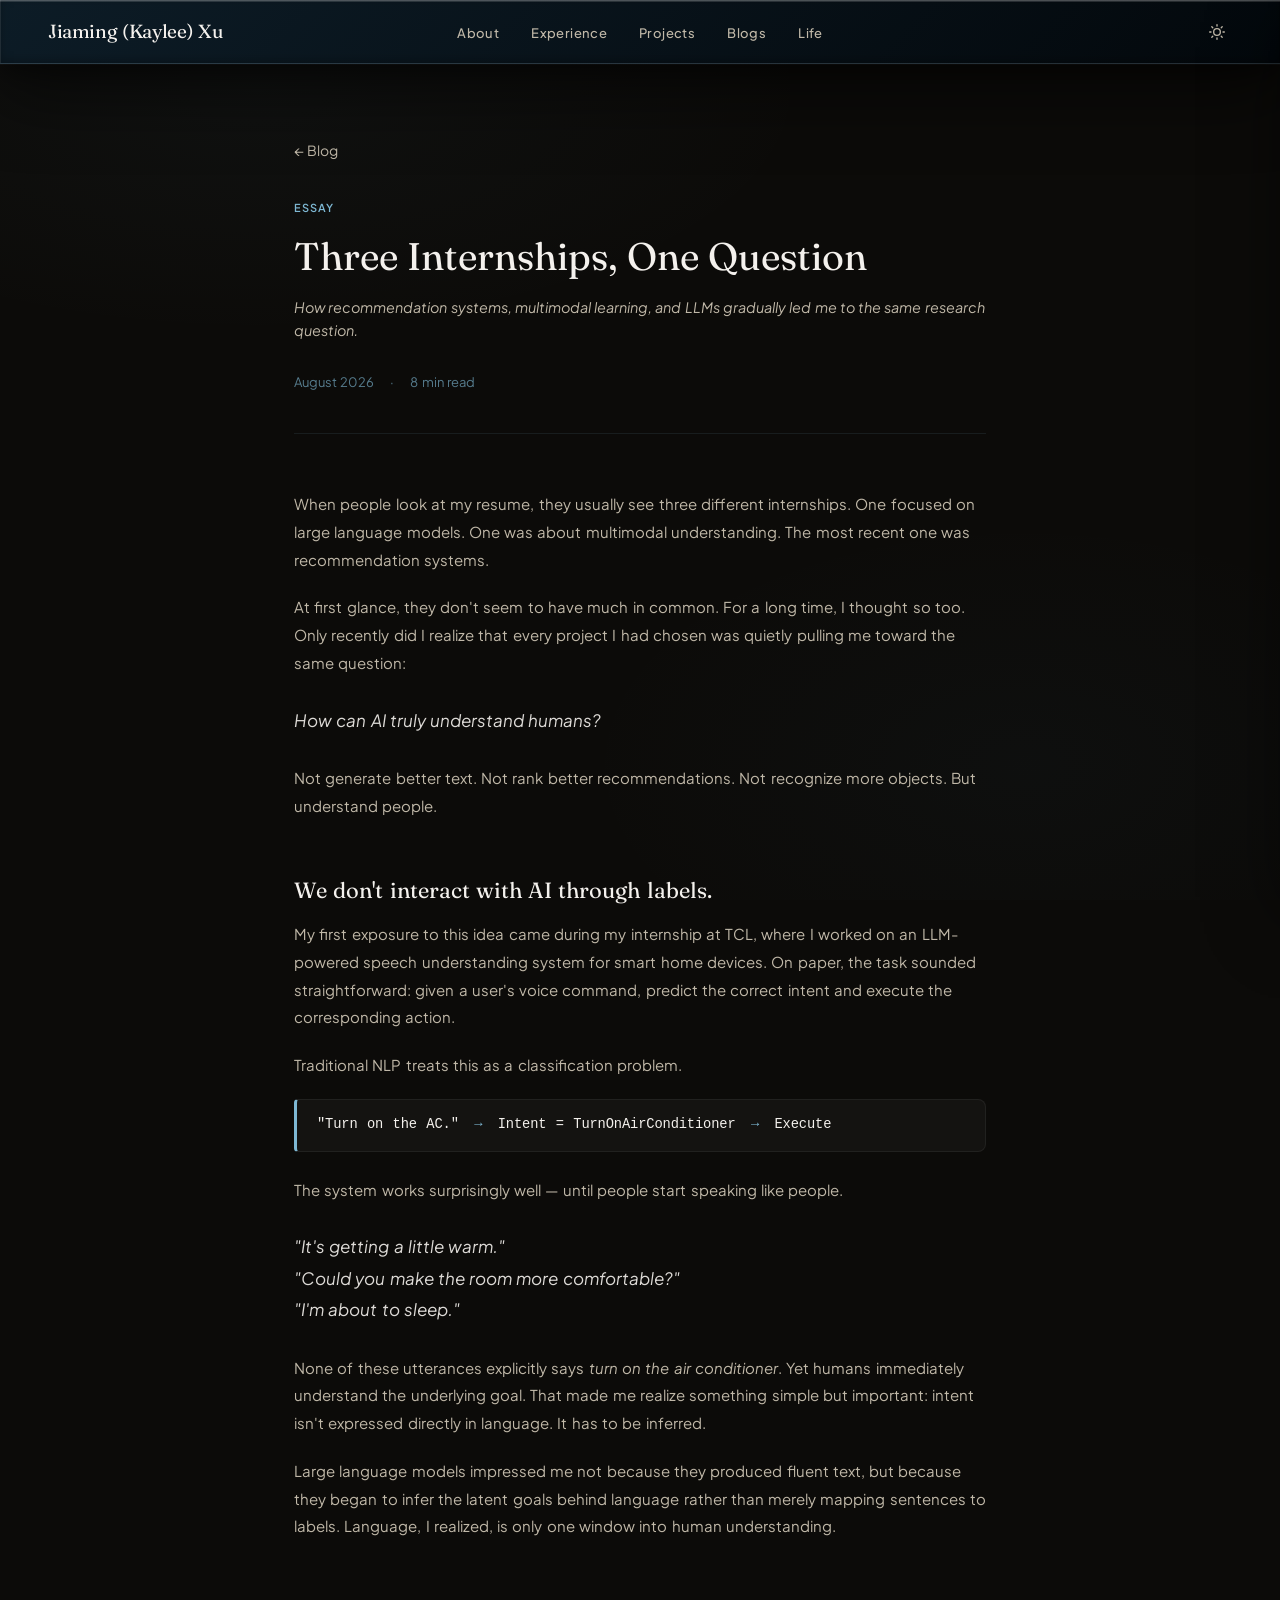
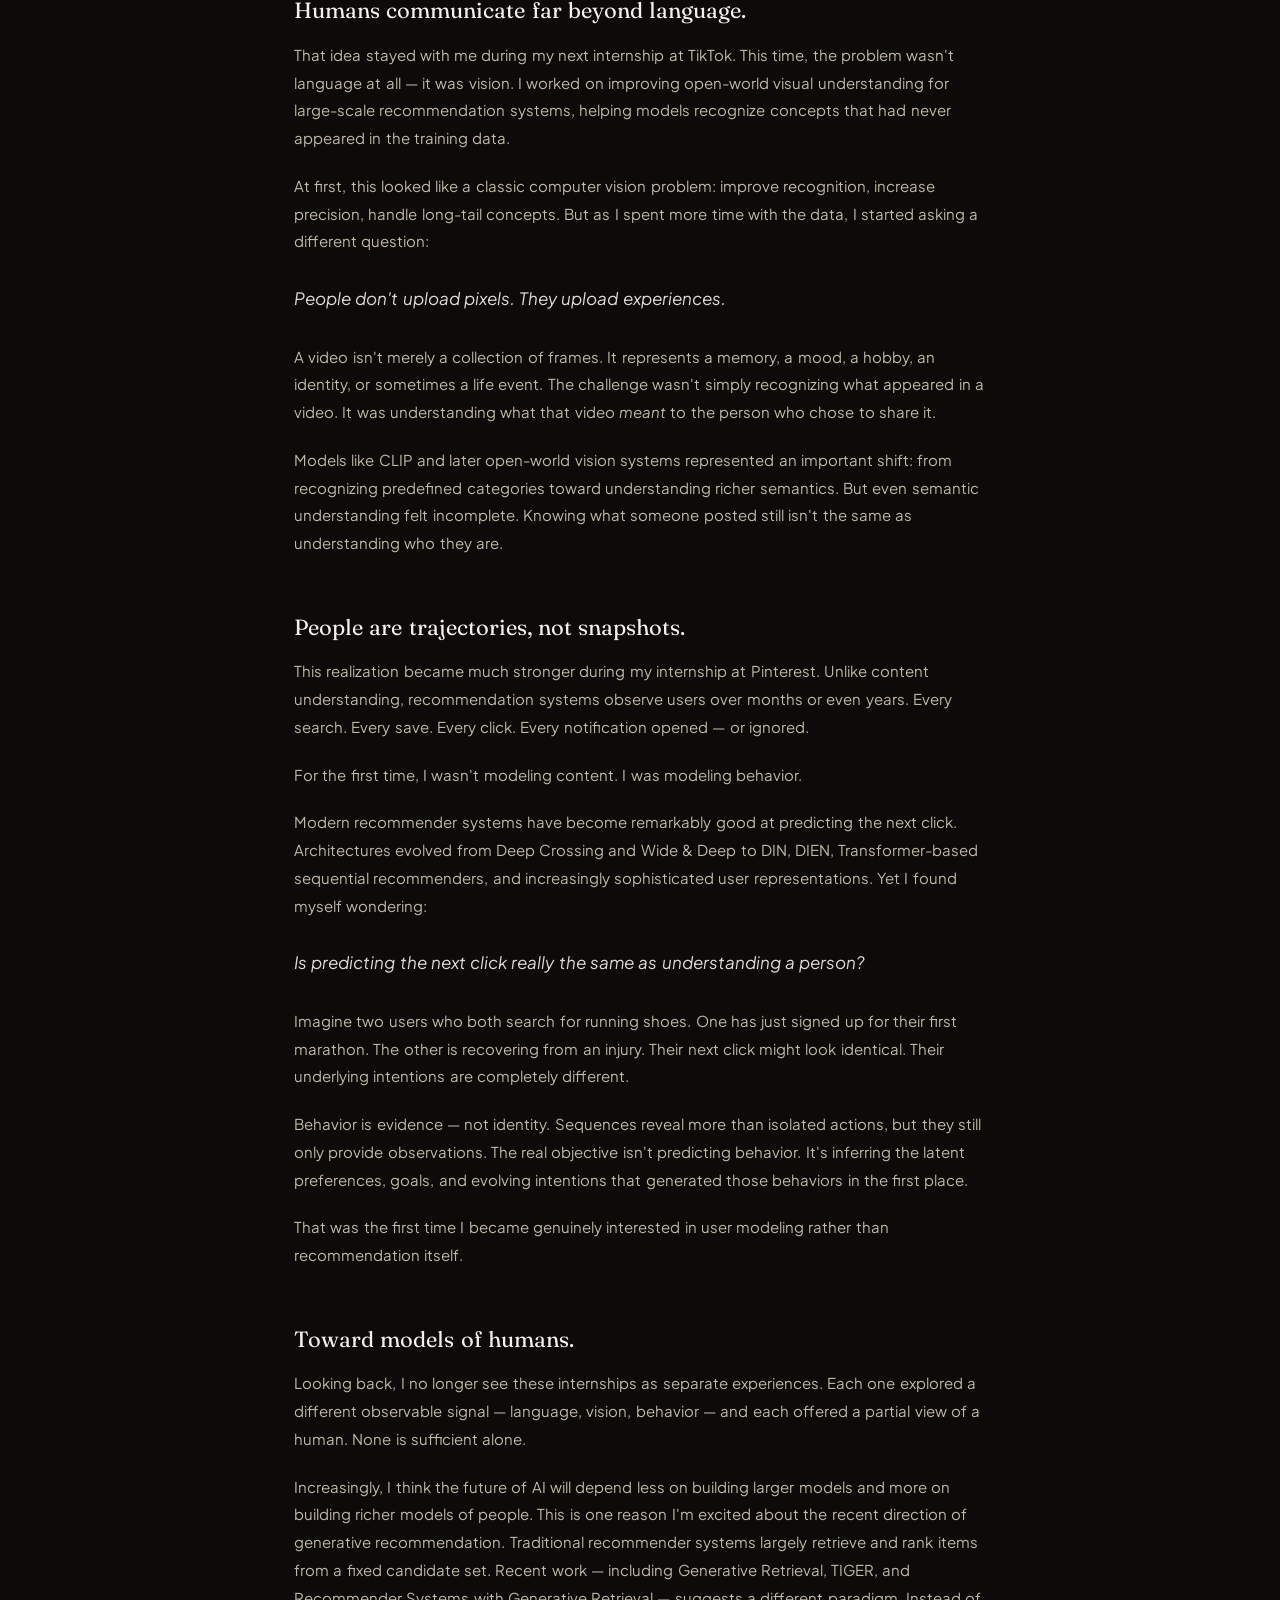
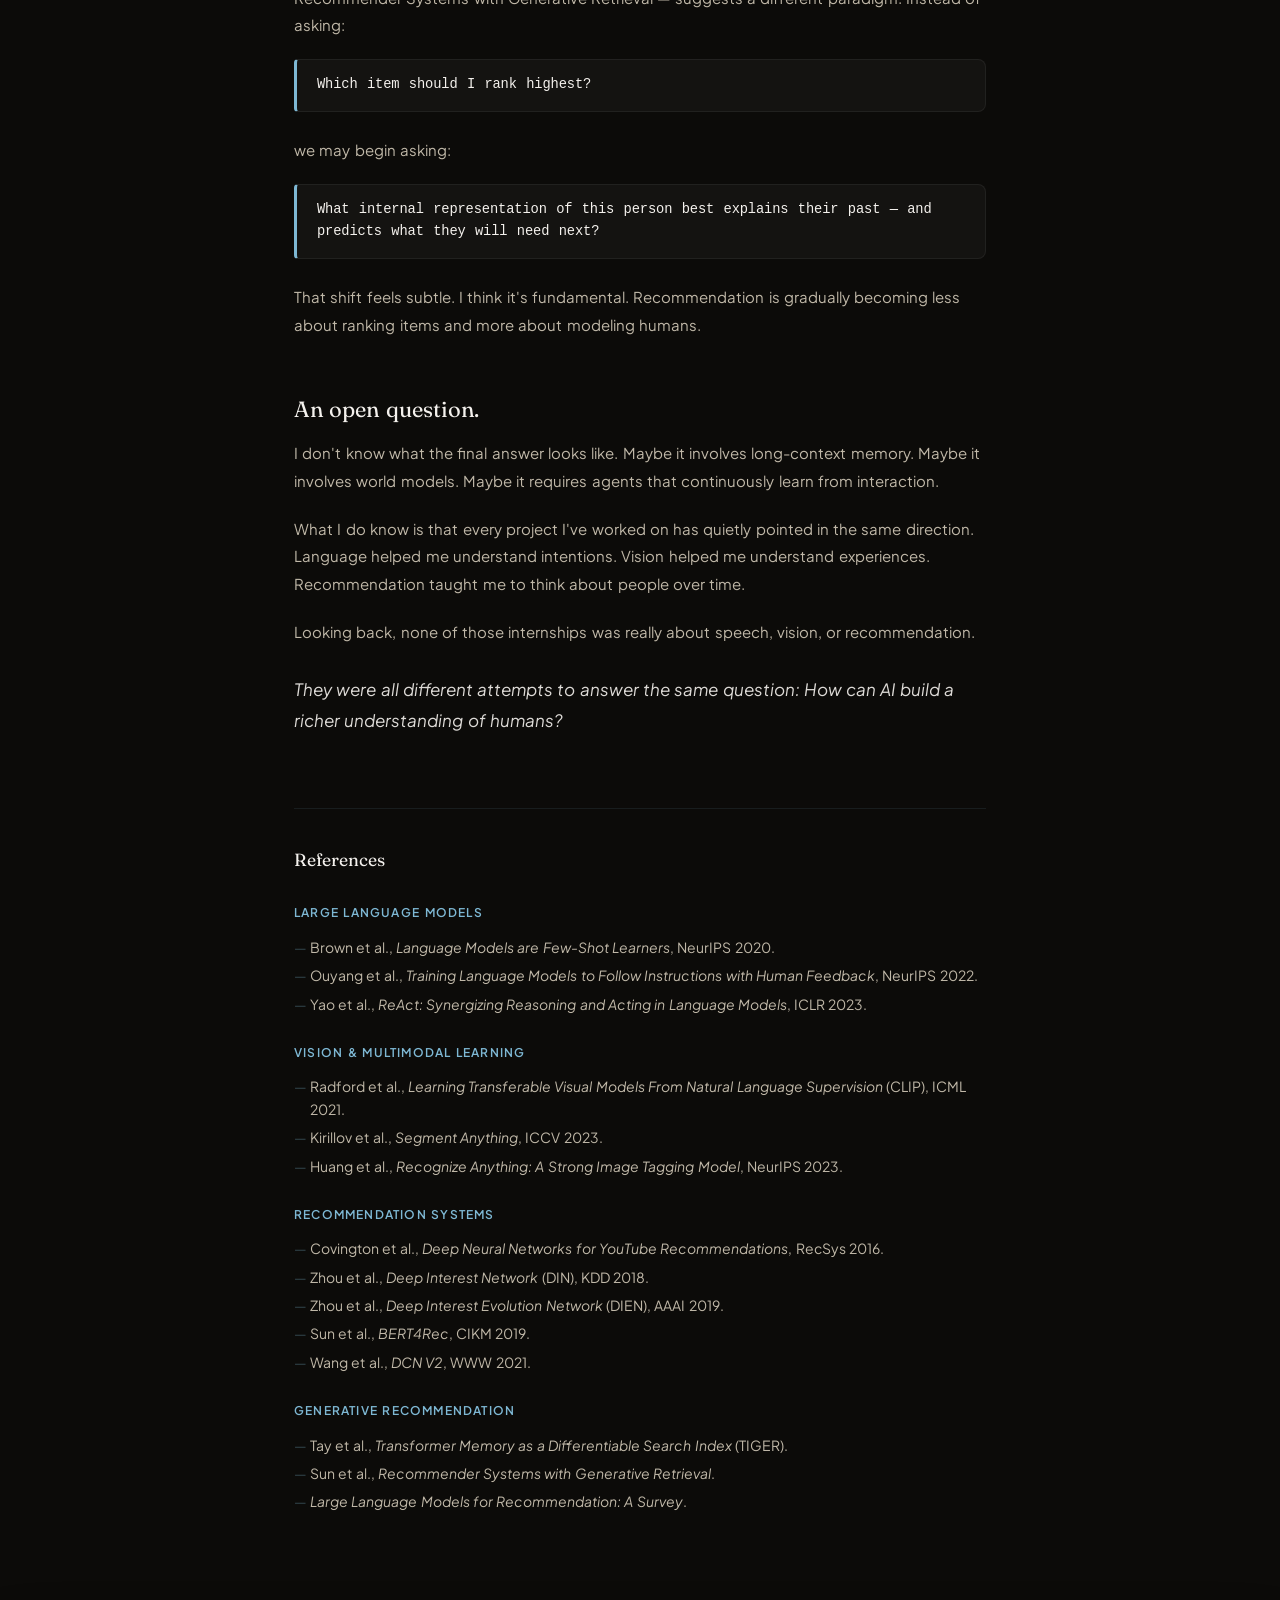
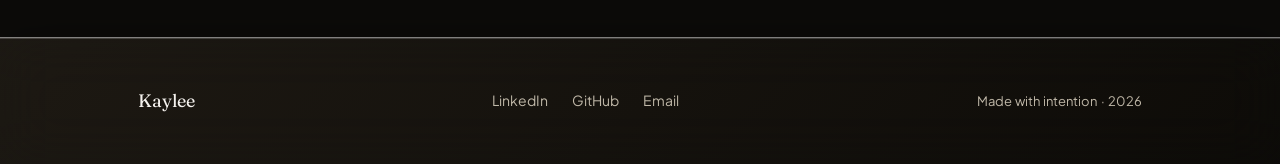
==== commit e1e32f69: "Restyle blog code callouts: stone background, navy accent, modern mono" ====
--- a/blog-1.html
+++ b/blog-1.html
@@ -11,13 +11,13 @@
   <meta name="twitter:title" content="Three Internships, One Question · Kaylee Xu" />
   <meta name="twitter:description" content="How recommendation systems, multimodal learning, and LLMs gradually led me to the same research question." />
   <link rel="canonical" href="blog-1.html" />
-  <link rel="icon" href="data:image/svg+xml,%3Csvg xmlns='http://www.w3.org/2000/svg' viewBox='0 0 64 64'%3E%3Crect width='64' height='64' rx='16' fill='%23FAF8F5'/%3E%3Ctext x='50%25' y='56%25' text-anchor='middle' font-size='30' font-family='serif' fill='%2349866b'%3EK%3C/text%3E%3C/svg%3E" />
+  <link rel="icon" href="data:image/svg+xml,%3Csvg xmlns='http://www.w3.org/2000/svg' viewBox='0 0 64 64'%3E%3Cdefs%3E%3ClinearGradient id='g' x1='0' y1='0' x2='1' y2='1'%3E%3Cstop offset='0%25' stop-color='%23185078'/%3E%3Cstop offset='100%25' stop-color='%23081f30'/%3E%3C/linearGradient%3E%3C/defs%3E%3Crect width='64' height='64' rx='32' fill='url(%23g)'/%3E%3Ctext x='50%25' y='50%25' text-anchor='middle' dominant-baseline='central' font-size='36' font-family='Georgia,serif' font-weight='bold' fill='%23ffffff'%3EK%3C/text%3E%3C/svg%3E" />
   <title>Three Internships, One Question · Kaylee Xu</title>
   <link rel="preconnect" href="https://fonts.googleapis.com" />
   <link rel="preconnect" href="https://fonts.gstatic.com" crossorigin />
   <link href="https://fonts.googleapis.com/css2?family=Fraunces:ital,opsz,wght@0,9..144,300;0,9..144,400;1,9..144,300&family=Plus+Jakarta+Sans:wght@300;400;500;600&display=swap" rel="stylesheet" />
   <script>(function(){var t=localStorage.getItem('theme')||'dark';document.documentElement.setAttribute('data-theme',t);}());</script>
-  <link rel="stylesheet" href="style.css?v=purple-glass-20260607-2" />
+  <link rel="stylesheet" href="style.css?v=blue-20261007" />
 </head>
 <body class="blog-body">
 
@@ -209,8 +209,6 @@
   </div>
 </footer>
 
-<script src="assets/scripts/html2canvas.min.js"></script>
-<script src="assets/scripts/liquidGL.js"></script>
-<script src="script.js?v=purple-glass-20260607"></script>
+<script src="script.js?v=blue-20261007"></script>
 </body>
 </html>
--- a/style.css
+++ b/style.css
@@ -6,19 +6,19 @@
 /* ==================== TOKENS ==================== */
 
 :root {
-  --bg:           #000000;
-  --bg-tinted:    rgba(28, 18, 52, 0.44);
-  --sage:         #c9a7ff;
-  --sage-mid:     #8f73d9;
-  --sage-light:   #6f56b8;
-  --sage-faint:   rgba(116, 82, 190, 0.18);
-  --butter:       #f1d6ff;
-  --butter-light: rgba(212, 178, 255, 0.20);
-  --butter-dark:  #f3d9ff;
-  --text:         #f6f0ff;
-  --text-muted:   #c9bfdc;
-  --text-light:   #a99bbf;
-  --border:       rgba(201, 167, 255, 0.22);
+  --bg:           #0C0B09;
+  --bg-tinted:    rgba(22, 18, 14, 0.44);
+  --sage:         #7EB8D4;
+  --sage-mid:     #4A94BA;
+  --sage-light:   #2B6A90;
+  --sage-faint:   rgba(126, 184, 212, 0.18);
+  --butter:       #ede5d8;
+  --butter-light: rgba(210, 195, 170, 0.20);
+  --butter-dark:  #e8e0d0;
+  --text:         #F4F1ED;
+  --text-muted:   #C0B8A8;
+  --text-light:   #8C8478;
+  --border:       rgba(200, 195, 185, 0.16);
   --white:        rgba(255, 255, 255, 0.92);
 
   --font-body:    'Plus Jakarta Sans', sans-serif;
@@ -37,22 +37,22 @@
      Tune these first. Higher blur/saturation = stronger glass.
      Cursor vars are updated in script.js on pointer movement.
      ============================================================ */
-  --glass-bg:             rgba(45, 28, 76, 0.32);
-  --glass-bg-strong:      rgba(74, 48, 116, 0.40);
-  --glass-bg-soft:        rgba(12, 8, 24, 0.42);
-  --glass-border:         rgba(190, 158, 238, 0.2);
-  --glass-border-shadow:  rgba(189, 151, 255, 0.18);
+  --glass-bg:             rgba(32, 28, 24, 0.48);
+  --glass-bg-strong:      rgba(44, 38, 30, 0.52);
+  --glass-bg-soft:        rgba(14, 12, 9, 0.52);
+  --glass-border:         rgba(126, 184, 212, 0.14);
+  --glass-border-shadow:  rgba(126, 184, 212, 0.10);
   --glass-blur:           34px;
-  --glass-saturate:       2;
+  --glass-saturate:       1.6;
   --glass-radius:         26px;
-  --glass-shadow:         0 22px 70px rgba(0, 0, 0, 0.36), 0 0 44px rgba(116, 82, 190, 0.08);
-  --glass-highlight:      rgba(255, 255, 255, 0.18);
+  --glass-shadow:         0 22px 70px rgba(0, 0, 0, 0.40), 0 0 44px rgba(0, 0, 0, 0.12);
+  --glass-highlight:      rgba(255, 255, 255, 0.14);
   --glass-noise-opacity:  0.30;
 
-  --mist-base:            #313131;
-  --mist-sage:            rgba(101, 101, 101, 0.3);
-  --mist-cream:           rgba(169, 169, 169, 0.16);
-  --mist-lilac:           rgba(175, 175, 175, 0.42);
+  --mist-base:            #1e1c18;
+  --mist-sage:            rgba(80, 70, 60, 0.3);
+  --mist-cream:           rgba(140, 130, 115, 0.16);
+  --mist-lilac:           rgba(150, 140, 130, 0.42);
   --mist-ink:             rgba(0, 0, 0, 0.929);
   --mist-blur:            56px;
   --mist-opacity:         0.94;
@@ -69,25 +69,30 @@
 html {
   scroll-padding-top: var(--nav-h);
   font-size: 16px;
+  scroll-behavior: smooth;
+  overscroll-behavior: none;
+}
+
+body {
+  overscroll-behavior: none;
 }
 
 body {
   background:
-    radial-gradient(ellipse 90% 55% at 28% 18%, rgba(90, 40, 160, 0.18) 0%, transparent 58%),
-    radial-gradient(ellipse 75% 60% at 78% 82%, rgba(55, 20, 110, 0.14) 0%, transparent 52%),
-    radial-gradient(ellipse 60% 40% at 55% 50%, rgba(30, 10, 70, 0.10) 0%, transparent 60%),
-    #050308;
+    radial-gradient(ellipse 80% 50% at 20% 10%, rgba(126, 184, 212, 0.04) 0%, transparent 55%),
+    radial-gradient(ellipse 70% 55% at 80% 85%, rgba(80, 145, 185, 0.03) 0%, transparent 50%),
+    #0C0B09;
   background-attachment: fixed;
   color: var(--text);
   font-family: var(--font-body);
   font-weight: 400;
   line-height: 1.7;
+  word-spacing: 0.08em;
   -webkit-font-smoothing: antialiased;
   -moz-osx-font-smoothing: grayscale;
   overflow-x: hidden;
   isolation: isolate;
 }
-
 
 @keyframes mistDrift {
   0% {
@@ -129,9 +134,6 @@
 .panel-close,
 .leaflet-control-zoom,
 .leaflet-control-attribution,
-.gallery-item,
-.music-gallery,
-.music-item,
 .photo-item img,
 footer,
 .mu-role-card,
@@ -190,7 +192,6 @@
   transition: background 0.06s ease;
 }
 
-
 /* ==================== NAVIGATION ==================== */
 
 #nav {
@@ -202,24 +203,23 @@
   align-items: center;
   justify-content: space-between;
   padding: 0 48px;
-  background: linear-gradient(135deg, rgba(23, 13, 40, 0.96), rgba(5, 3, 12, 0.98));
-  backdrop-filter: blur(16px);
-  -webkit-backdrop-filter: blur(16px);
+  background: transparent;
+  backdrop-filter: none;
+  -webkit-backdrop-filter: none;
   border-bottom: 1px solid transparent;
-  transition: border-color 0.3s;
+  transition: background 0.3s ease, border-color 0.3s ease, backdrop-filter 0.3s ease;
 }
 
 #nav::before {
-  content: '';
-  position: absolute;
-  inset: 0;
-  z-index: -1;
-  background:
-    linear-gradient(135deg, rgba(23, 13, 40, 0.98), rgba(5, 3, 12, 0.99));
+  display: none;
 }
 
 #nav.scrolled {
-  border-bottom-color: var(--border);
+  background: rgba(12, 11, 9, 0.92);
+  backdrop-filter: blur(20px) saturate(1.4);
+  -webkit-backdrop-filter: blur(20px) saturate(1.4);
+  border-bottom-color: rgba(126, 184, 212, 0.08);
+  box-shadow: none;
 }
 
 .nav-logo {
@@ -280,7 +280,6 @@
 }
 
 .nav-menu-btn:hover { color: var(--text); border-color: var(--sage-mid); }
-
 
 /* ==================== MOBILE NAV DRAWER ==================== */
 
@@ -345,7 +344,6 @@
   pointer-events: auto;
 }
 
-
 /* ==================== LAYOUT HELPERS ==================== */
 
 .container {
@@ -355,7 +353,7 @@
 }
 
 .section {
-  padding: 72px 0;
+  padding: 56px 0;
 }
 
 #experience {
@@ -395,7 +393,6 @@
   color: var(--text-muted);
 }
 
-
 /* ==================== HERO ==================== */
 
 .hero {
@@ -404,7 +401,7 @@
   flex-direction: column;
   justify-content: center;
   padding-top: var(--nav-h);
-  padding-bottom: 80px;
+  padding-bottom: 32px;
   position: relative;
 }
 
@@ -412,10 +409,20 @@
   max-width: var(--container);
   margin: 0 auto;
   padding: 60px 48px;
+  display: flex;
+  flex-direction: column;
+  gap: 0;
+}
+
+.hero-header {
+  margin-bottom: 36px;
+}
+
+.hero-body {
   display: grid;
   grid-template-columns: 1fr 400px;
   gap: 80px;
-  align-items: center;
+  align-items: start;
 }
 
 .hero-eyebrow {
@@ -434,7 +441,7 @@
   line-height: 0.95;
   letter-spacing: -0.04em;
   color: var(--text);
-  margin-bottom: 36px;
+  margin-bottom: 0;
 }
 
 .hero-statement {
@@ -447,24 +454,6 @@
 
 .hero-statement:last-of-type {
   margin-bottom: 40px;
-}
-
-.hero-question {
-  font-family: var(--font-body);
-  font-style: italic;
-  font-size: 1.18rem;
-  font-weight: 500;
-  line-height: 1.5;
-  color: rgba(201, 167, 255, 0.92);
-  max-width: 540px;
-  margin-bottom: 22px;
-  padding-left: 14px;
-  border-left: 2px solid rgba(143, 115, 217, 0.55);
-}
-
-html[data-theme="light"] .hero-question {
-  color: rgba(62, 22, 110, 0.88);
-  border-left-color: rgba(62, 22, 110, 0.45);
 }
 
 /* Highlighted organization names within hero prose */
@@ -473,16 +462,55 @@
   font-weight: 500;
 }
 
-/* Linked org names (e.g. Auton Lab) — dotted underline at rest, solid on hover */
+/* Linked org names */
 .hero-statement .org-link {
   color: var(--sage);
   font-weight: 500;
-  border-bottom: 1.5px dotted var(--sage);
+  text-decoration: none;
+  border-bottom: 1.5px solid transparent;
   padding-bottom: 1px;
-  transition: border-bottom-style 0.2s, color 0.2s;
+  transition: border-color 0.2s;
 }
 .hero-statement .org-link:hover {
-  border-bottom-style: solid;
+  border-color: var(--sage);
+}
+
+/* Logo tooltip for org-logo-link */
+.org-logo-tip {
+  position: fixed;
+  pointer-events: none;
+  z-index: 9999;
+  display: flex;
+  flex-direction: column;
+  align-items: center;
+  gap: 6px;
+  padding: 10px 14px;
+  background: var(--glass-bg-strong);
+  backdrop-filter: blur(18px) saturate(1.4);
+  -webkit-backdrop-filter: blur(18px) saturate(1.4);
+  border: 1px solid var(--border);
+  border-radius: 12px;
+  box-shadow: 0 8px 32px rgba(0,0,0,0.24);
+  opacity: 0;
+  transform: translateY(6px) scale(0.96);
+  transition: opacity 0.18s ease, transform 0.18s ease;
+  white-space: nowrap;
+}
+.org-logo-tip.visible {
+  opacity: 1;
+  transform: translateY(0) scale(1);
+}
+.org-logo-tip img {
+  width: 36px;
+  height: 36px;
+  border-radius: 8px;
+  object-fit: contain;
+}
+.org-logo-tip span {
+  font-size: 0.75rem;
+  font-weight: 500;
+  color: var(--text-muted);
+  letter-spacing: 0.02em;
 }
 
 .hero-tags {
@@ -560,6 +588,7 @@
 }
 
 .hero-photo img {
+  height: auto; /* let aspect-ratio win over the height="533" attribute */
   object-fit: cover;
   display: block;
 }
@@ -623,7 +652,6 @@
   0%, 100% { opacity: 0.4; transform: scaleY(1); }
   50%       { opacity: 1;   transform: scaleY(1.08); }
 }
-
 
 /* ==================== EXPERIENCE ==================== */
 
@@ -647,7 +675,7 @@
   grid-template-columns: 168px 1fr;
   gap: 36px;
   padding: 28px 32px;
-  border: 2px solid rgba(143, 115, 217, 0.48);
+  border: 2px solid rgba(74, 148, 186, 0.48);
   border-radius: 14px;
   background: transparent;
   box-shadow: none;
@@ -662,7 +690,7 @@
 }
 
 .exp-card:hover {
-  border-color: rgba(143, 115, 217, 0.75);
+  border-color: rgba(74, 148, 186, 0.75);
 }
 
 .exp-meta {
@@ -738,6 +766,140 @@
   border: 1px solid var(--border);
 }
 
+/* ==================== EXPERIENCE LIST ==================== */
+
+.exp-list {
+  display: flex;
+  flex-direction: column;
+  gap: 52px;
+}
+
+.exp-group-label {
+  font-size: 0.6875rem;
+  font-weight: 600;
+  letter-spacing: 0.12em;
+  text-transform: uppercase;
+  color: var(--sage);
+  padding-bottom: 18px;
+  border-bottom: 1px solid var(--border);
+}
+
+.exp-entries {
+  display: flex;
+  flex-direction: column;
+}
+
+.exp-entry {
+  display: grid;
+  grid-template-columns: 1fr auto;
+  gap: 4px 32px;
+  padding: 22px 0;
+  border-bottom: 1px solid var(--border);
+  align-items: start;
+}
+
+.exp-entry-org {
+  font-size: 1rem;
+  font-weight: 500;
+  color: var(--text);
+  margin-bottom: 2px;
+}
+
+.exp-entry-role {
+  font-size: 0.9rem;
+  color: var(--text-muted);
+  margin-bottom: 6px;
+}
+
+.exp-entry-meta {
+  font-size: 0.84rem;
+  color: var(--text-light);
+  line-height: 1.65;
+  margin-bottom: 10px;
+}
+
+.exp-entry-left {
+  display: flex;
+  flex-direction: column;
+}
+
+.exp-entry-right {
+  padding-top: 3px;
+}
+
+.exp-entry-date {
+  font-size: 0.8125rem;
+  color: var(--text-light);
+  white-space: nowrap;
+  font-variant-numeric: tabular-nums;
+}
+
+/* Badge variant used for project status labels */
+.exp-entry-badge {
+  font-size: 0.75rem;
+  font-weight: 500;
+  color: var(--sage);
+  letter-spacing: 0.02em;
+  font-variant-numeric: normal;
+}
+
+/* ── Linked rows (Blogs, Life) ── */
+.exp-entry-link {
+  text-decoration: none;
+  color: inherit;
+  cursor: pointer;
+  /* Negative margin + matching padding creates room for the inset shadow
+     without shifting surrounding content */
+  margin: 0 -16px;
+  padding-left: 16px;
+  padding-right: 16px;
+  border-radius: 6px;
+  transition:
+    background 0.22s ease,
+    box-shadow 0.22s ease;
+}
+
+.exp-entry-link:hover {
+  background: rgba(126, 184, 212, 0.05);
+  box-shadow: inset 3px 0 0 var(--sage);
+}
+
+html[data-theme="light"] .exp-entry-link:hover {
+  background: rgba(26, 98, 160, 0.04);
+  box-shadow: inset 3px 0 0 var(--sage);
+}
+
+.exp-entry-link .exp-entry-org {
+  transition: color 0.22s ease;
+}
+
+.exp-entry-link:hover .exp-entry-org {
+  color: var(--sage);
+}
+
+.exp-entry-arrow {
+  display: inline-block;
+  font-size: 1rem;
+  color: var(--text-light);
+  transition: transform 0.22s ease, color 0.22s ease;
+}
+
+.exp-entry-link:hover .exp-entry-arrow {
+  transform: translateX(5px);
+  color: var(--sage);
+}
+
+/* Light-mode overrides for exp-entry */
+html[data-theme="light"] .exp-entry-org {
+  color: var(--text);
+}
+html[data-theme="light"] .exp-entry-role {
+  color: var(--text-muted);
+}
+html[data-theme="light"] .exp-entry-date,
+html[data-theme="light"] .exp-entry-meta {
+  color: var(--text-light);
+}
 
 /* ==================== PROJECTS ==================== */
 
@@ -749,8 +911,8 @@
 
 .project-card {
   /* glass bg from global rule — dark gradient + backdrop blur */
-  border: 1px solid rgba(201, 167, 255, 0.12);
-  border-left: 2px solid rgba(201, 167, 255, 0.30); /* left accent: echoes edu card */
+  border: 1px solid rgba(126, 184, 212, 0.12);
+  border-left: 2px solid rgba(126, 184, 212, 0.30); /* left accent: echoes edu card */
   border-radius: var(--radius-lg);
   padding: 28px 28px 28px 24px;
   position: relative;
@@ -760,13 +922,13 @@
 
 .project-card:hover {
   transform: translateY(-3px);
-  box-shadow: 0 16px 52px rgba(90, 50, 160, 0.28), 0 0 0 1px rgba(201, 167, 255, 0.18);
+  box-shadow: 0 16px 52px rgba(0, 0, 0, 0.36), 0 0 0 1px rgba(126, 184, 212, 0.16);
 }
 
 /* In-progress: ghost style on dark */
 .project-card-soft {
   background: transparent;
-  border: 1px dashed rgba(201, 167, 255, 0.22);
+  border: 1px dashed rgba(126, 184, 212, 0.22);
   border-left-width: 1px; /* restore uniform dashed */
 }
 .project-card-soft:hover {
@@ -783,7 +945,7 @@
   font-weight: 600;
   letter-spacing: 0.09em;
   text-transform: uppercase;
-  color: rgba(201, 167, 255, 0.82);
+  color: rgba(126, 184, 212, 0.82);
 }
 
 .project-header {
@@ -805,7 +967,7 @@
   font-weight: 500;
   letter-spacing: 0.09em;
   text-transform: uppercase;
-  color: rgba(201, 167, 255, 0.40);
+  color: rgba(126, 184, 212, 0.40);
 }
 
 .project-link {
@@ -845,12 +1007,11 @@
   border-radius: 100px;
   font-size: 0.72rem;
   font-weight: 500;
-  background: rgba(116, 82, 190, 0.18);
-  color: rgba(201, 167, 255, 0.82);
-  border: 1px solid rgba(116, 82, 190, 0.38);
+  background: rgba(74, 148, 186, 0.18);
+  color: rgba(126, 184, 212, 0.82);
+  border: 1px solid rgba(74, 148, 186, 0.38);
   letter-spacing: 0.02em;
 }
-
 
 /* ==================== WORLD / MAP ==================== */
 
@@ -1013,7 +1174,6 @@
 
 .leaflet-control-attribution a { color: var(--sage) !important; }
 
-
 /* ==================== BLOGS ==================== */
 
 .blog-list {
@@ -1027,7 +1187,7 @@
   gap: 44px;
   align-items: flex-start;
   padding: 32px 36px;
-  border: 1px solid rgba(201, 167, 255, 0.12);
+  border: 1px solid rgba(126, 184, 212, 0.12);
   border-radius: 16px;
   text-decoration: none;
   color: inherit;
@@ -1036,8 +1196,8 @@
 
 .blog-card:hover {
   transform: translateY(-3px);
-  box-shadow: 0 16px 52px rgba(90, 50, 160, 0.28), 0 0 0 1px rgba(201, 167, 255, 0.18);
-  border-color: rgba(201, 167, 255, 0.22);
+  box-shadow: 0 16px 52px rgba(0, 0, 0, 0.36), 0 0 0 1px rgba(126, 184, 212, 0.16);
+  border-color: rgba(126, 184, 212, 0.22);
 }
 
 .blog-card-meta {
@@ -1064,7 +1224,7 @@
 
 .blog-read {
   font-size: 0.8125rem;
-  color: rgba(201, 167, 255, 0.55);
+  color: rgba(126, 184, 212, 0.55);
 }
 
 .blog-card-body {
@@ -1114,7 +1274,7 @@
 .blog-post-header {
   margin-bottom: 56px;
   padding-bottom: 40px;
-  border-bottom: 1px solid rgba(201, 167, 255, 0.10);
+  border-bottom: 1px solid rgba(126, 184, 212, 0.10);
 }
 
 .blog-post-back {
@@ -1161,10 +1321,10 @@
   align-items: center;
   gap: 16px;
   font-size: 0.8125rem;
-  color: rgba(201, 167, 255, 0.65);
+  color: rgba(126, 184, 212, 0.65);
 }
 html[data-theme="light"] .blog-post-meta {
-  color: rgba(80, 40, 140, 0.55);
+  color: rgba(40, 98, 140, 0.55);
 }
 .blog-post-meta span + span::before {
   content: "·";
@@ -1208,27 +1368,30 @@
 }
 
 .blog-post-body .code-line {
-  font-family: "Courier New", monospace;
-  font-size: 0.9rem;
-  background: rgba(201, 167, 255, 0.07);
-  border: 1px solid rgba(201, 167, 255, 0.10);
-  border-radius: 6px;
-  padding: 12px 16px;
-  margin: 12px 0 20px;
+  font-family: ui-monospace, "SF Mono", "JetBrains Mono", Menlo, Consolas, monospace;
+  font-size: 0.86rem;
+  line-height: 1.65;
+  letter-spacing: -0.01em;
+  background: rgba(255, 255, 255, 0.035);
+  border: 1px solid rgba(255, 255, 255, 0.06);
+  border-left: 3px solid var(--sage);
+  border-radius: 4px 8px 8px 4px;
+  padding: 14px 20px;
+  margin: 16px 0 24px;
   color: var(--text);
   display: block;
 }
 
 .blog-post-body .arrow {
-  color: rgba(201, 167, 255, 0.6);
-  margin: 0 4px;
+  color: var(--sage);
+  margin: 0 6px;
 }
 
 /* References */
 .blog-references {
   margin-top: 72px;
   padding-top: 36px;
-  border-top: 1px solid rgba(201, 167, 255, 0.10);
+  border-top: 1px solid rgba(126, 184, 212, 0.10);
 }
 
 .blog-references h2 {
@@ -1273,26 +1436,31 @@
   content: "—";
   position: absolute;
   left: 0;
-  color: rgba(201, 167, 255, 0.35);
+  color: rgba(126, 184, 212, 0.35);
 }
 
 /* Blog post page: override body background for better readability */
 /* Light mode: swap saturated lavender for near-neutral warm white */
 html[data-theme="light"] body.blog-body {
-  background: #FAFAF8;
+  background: #FAF8F5;
 }
 /* Dark mode: already #000 — comfortable for reading, no change needed */
 
 /* Light theme overrides for blog */
 html[data-theme="light"] .blog-card {
-  border-color: rgba(100, 60, 180, 0.12);
+  border-color: rgba(60, 130, 180, 0.12);
 }
 html[data-theme="light"] .blog-card:hover {
-  border-color: rgba(100, 60, 180, 0.25);
+  border-color: rgba(60, 130, 180, 0.25);
 }
 html[data-theme="light"] .blog-post-body .code-line {
-  background: rgba(100, 60, 180, 0.05);
-  border-color: rgba(100, 60, 180, 0.12);
+  background: #F1EDE6;               /* warm stone — sits on the #FAF8F5 page */
+  border-color: #E4DED4;
+  border-left-color: #1A4E7A;        /* deep navy accent */
+  color: #1F2933;
+}
+html[data-theme="light"] .blog-post-body .arrow {
+  color: #1A4E7A;
 }
 
 @media (max-width: 640px) {
@@ -1309,7 +1477,6 @@
   }
 }
 
-
 /* ==================== LIFE — main page panels ==================== */
 
 .life-panels {
@@ -1332,7 +1499,7 @@
   display: flex;
   flex-direction: column;
   border-radius: var(--radius-lg);
-  border: 1px solid rgba(201, 167, 255, 0.16);
+  border: 1px solid rgba(126, 184, 212, 0.16);
   overflow: hidden;
   text-decoration: none;
   color: inherit;
@@ -1342,7 +1509,7 @@
 
 .life-panel:hover {
   transform: translateY(-4px);
-  box-shadow: 0 20px 60px rgba(60, 30, 120, 0.35), 0 0 0 1px rgba(201, 167, 255, 0.20);
+  box-shadow: 0 20px 60px rgba(20, 60, 110, 0.35), 0 0 0 1px rgba(126, 184, 212, 0.20);
 }
 
 /* Preview image area */
@@ -1367,13 +1534,12 @@
 
 /* Placeholder colors — dark, moody; match the site palette */
 .life-panel-img--travel {
-  background: linear-gradient(150deg, rgba(30,14,68,1) 0%, rgba(10,5,28,1) 100%);
+  background: linear-gradient(150deg, rgba(14,45,68,1) 0%, rgba(5,18,28,1) 100%);
 }
 .life-panel-img--hobbies {
-  background: linear-gradient(150deg, rgba(46,20,86,1) 0%, rgba(18,8,46,1) 100%);
-}
-.life-panel-img--gallery     { background: rgba(14, 8, 32, 0.95); }
-.life-panel-img--photography { background: rgba(20, 10, 44, 0.95); }
+  background: linear-gradient(150deg, rgba(20,59,86,1) 0%, rgba(8,30,46,1) 100%);
+}
+.life-panel-img--photography { background: rgba(10, 30, 44, 0.95); }
 
 /* Faint dot grid texture on placeholders (until real images are added) */
 .life-panel-img--travel::after,
@@ -1381,7 +1547,7 @@
   content: '';
   position: absolute;
   inset: 0;
-  background-image: radial-gradient(circle, rgba(201,167,255,0.08) 1px, transparent 1px);
+  background-image: radial-gradient(circle, rgba(167,218,255,0.08) 1px, transparent 1px);
   background-size: 22px 22px;
   pointer-events: none;
 }
@@ -1392,8 +1558,8 @@
   align-items: center;
   justify-content: space-between;
   padding: 16px 22px;
-  background: rgba(16, 8, 40, 0.75);
-  border-top: 1px solid rgba(201, 167, 255, 0.12);
+  background: rgba(8, 14, 28, 0.75);
+  border-top: 1px solid rgba(126, 184, 212, 0.12);
   gap: 12px;
 }
 
@@ -1459,13 +1625,13 @@
 .life-label--cards       { background: #D4EBE0; }
 .life-label--food        { background: #FDE8CC; }
 .life-label--instruments { background: #E0E6F0; }
-.life-label--arts        { background: #E2D8F5; }
+.life-label--arts        { background: #D8E9F5; }
 
 .life-icon-row {
   display: flex;
   align-items: center;
   justify-content: center;
-  color: rgba(20, 10, 50, 0.68);
+  color: rgba(10, 33, 50, 0.68);
 }
 
 .life-icon-row svg {
@@ -1478,7 +1644,7 @@
   font-size: 1rem;
   font-weight: 400;
   letter-spacing: 0.01em;
-  color: rgba(20, 10, 50, 0.75);
+  color: rgba(10, 33, 50, 0.75);
 }
 
 /* ---- Right body panel ---- */
@@ -1506,22 +1672,6 @@
   margin-bottom: 0;
 }
 
-.music-list {
-  margin-top: 16px;
-  padding-top: 16px;
-  border-top: 1px solid var(--border);
-}
-
-.music-list li {
-  font-size: 0.875rem;
-  color: var(--text-muted);
-  padding: 6px 0;
-  border-bottom: 1px solid var(--border);
-}
-.music-list li:first-child { padding-top: 0; }
-.music-list li:last-child  { border-bottom: none; padding-bottom: 0; }
-
-
 /* ==================== SUB-PAGE SHARED ==================== */
 
 .subpage-header {
@@ -1546,145 +1696,6 @@
 }
 .subpage-back:hover { color: var(--sage); }
 
-/* ==================== GALLERY PAGE ==================== */
-
-.gallery-group {
-  margin-bottom: 72px;
-}
-.gallery-group:last-child { margin-bottom: 0; }
-
-.gallery-group-title {
-  font-family: var(--font-display);
-  font-size: 1.5rem;
-  font-weight: 400;
-  letter-spacing: -0.02em;
-  color: var(--text);
-  margin-bottom: 8px;
-}
-
-.gallery-group-desc {
-  font-size: 0.9375rem;
-  color: var(--text-muted);
-  margin-bottom: 32px;
-  max-width: 560px;
-  line-height: 1.7;
-}
-
-.gallery-grid {
-  display: grid;
-  grid-template-columns: repeat(2, 1fr);
-  gap: 16px;
-}
-
-.gallery-item {
-  border-radius: var(--radius-lg);
-  overflow: hidden;
-}
-
-.gallery-item img,
-.gallery-item video {
-  width: 100%;
-  aspect-ratio: 16 / 9;
-  object-fit: cover;
-  display: block;
-}
-
-.gallery-placeholder {
-  width: 100%;
-  aspect-ratio: 16 / 9;
-  display: flex;
-  align-items: center;
-  justify-content: center;
-  border-radius: var(--radius-lg);
-  font-size: 0.75rem;
-  letter-spacing: 0.08em;
-}
-
-.gallery-caption {
-  font-size: 0.8125rem;
-  color: var(--text-muted);
-  margin-top: 8px;
-  padding: 0 2px;
-}
-
-/* Music list in gallery */
-.music-gallery {
-  display: flex;
-  flex-direction: column;
-  gap: 0;
-  border: 1px solid var(--border);
-  border-radius: var(--radius-lg);
-  overflow: hidden;
-}
-
-.music-item {
-  display: flex;
-  align-items: center;
-  justify-content: space-between;
-  gap: 24px;
-  padding: 20px 28px;
-  border-bottom: 1px solid var(--border);
-  background: var(--white);
-}
-.music-item:last-child { border-bottom: none; }
-
-.music-item audio { flex-shrink: 0; }
-
-.music-item-title {
-  font-size: 0.9375rem;
-  font-weight: 600;
-  color: var(--text);
-  margin-bottom: 4px;
-}
-
-.music-item-desc {
-  font-size: 0.8125rem;
-  color: var(--text-muted);
-  line-height: 1.5;
-}
-
-/* ==================== PHOTOGRAPHY PAGE ==================== */
-
-.photo-grid {
-  display: grid;
-  grid-template-columns: repeat(3, 1fr);
-  gap: 12px;
-}
-
-.photo-item img {
-  width: 100%;
-  aspect-ratio: 3 / 2;
-  object-fit: cover;
-  display: block;
-  border-radius: var(--radius);
-  transition: opacity 0.2s;
-}
-.photo-item img:hover { opacity: 0.9; }
-
-.photo-placeholder {
-  width: 100%;
-  aspect-ratio: 3 / 2;
-  background: var(--border);
-  border-radius: var(--radius);
-}
-
-.photo-caption {
-  font-size: 0.75rem;
-  color: var(--text-light);
-  margin-top: 6px;
-  padding: 0 2px;
-}
-
-@media (max-width: 900px) {
-  .gallery-grid  { grid-template-columns: 1fr; }
-  .photo-grid    { grid-template-columns: repeat(2, 1fr); }
-}
-
-@media (max-width: 600px) {
-  .photo-grid { grid-template-columns: 1fr; }
-  .music-item { flex-direction: column; align-items: flex-start; }
-}
-
 /* ==================== FOOTER ==================== */
 
 footer {
@@ -1724,19 +1735,30 @@
   color: var(--text-light);
 }
 
-
 /* ==================== FADE-IN ANIMATIONS ==================== */
 
 .fade-in {
   opacity: 0;
-  transform: translateY(22px);
-  transition: opacity 0.65s ease, transform 0.65s ease;
+  transform: translateY(32px);
+  transition: opacity 0.80s cubic-bezier(0.16, 1, 0.3, 1),
+              transform 0.80s cubic-bezier(0.16, 1, 0.3, 1);
 }
 
 .fade-in.visible {
   opacity: 1;
   transform: translateY(0);
 }
+
+/* Staggered entry for cards in a grid/list — each child cascades */
+.project-list .project-card.fade-in:nth-child(2)  { transition-delay: 80ms; }
+.project-list .project-card.fade-in:nth-child(3)  { transition-delay: 160ms; }
+.project-list .project-card.fade-in:nth-child(4)  { transition-delay: 240ms; }
+.project-list .project-card.fade-in:nth-child(5)  { transition-delay: 320ms; }
+.project-list .project-card.fade-in:nth-child(n+6){ transition-delay: 400ms; }
+
+.blog-list .blog-card.fade-in:nth-child(2)  { transition-delay: 80ms; }
+.blog-list .blog-card.fade-in:nth-child(3)  { transition-delay: 160ms; }
+.blog-list .blog-card.fade-in:nth-child(n+4){ transition-delay: 240ms; }
 
 /* ==================== LIQUID GLASS FINAL OVERRIDES ==================== */
 
@@ -1757,15 +1779,15 @@
 }
 
 #nav {
-  background: linear-gradient(135deg, rgba(23, 13, 40, 0.96), rgba(5, 3, 12, 0.98));
-  border-bottom-color: rgba(225, 205, 255, 0.16);
+  background: linear-gradient(135deg, rgba(13, 29, 40, 0.96), rgba(3, 8, 12, 0.98));
+  border-bottom-color: rgba(205, 234, 255, 0.16);
   -webkit-backdrop-filter: blur(10px) saturate(1.12);
   backdrop-filter: blur(10px) saturate(1.12);
 }
 
 #nav.scrolled {
   border-bottom-color: var(--glass-border);
-  box-shadow: 0 10px 36px rgba(57, 69, 61, 0.10), inset 0 1px 0 rgba(255, 255, 255, 0.58);
+  box-shadow: none;
 }
 
 .nav-drawer,
@@ -1782,9 +1804,6 @@
 .life-body,
 .map-panel,
 .panel-close,
-.gallery-item,
-.music-gallery,
-.music-item,
 .photo-item img,
 footer,
 .mu-role-card,
@@ -1861,14 +1880,13 @@
 .life-panel-img--travel,
 .life-panel-img--hobbies {
   background:
-    radial-gradient(circle at var(--cursor-x) var(--cursor-y), rgba(211, 178, 255, 0.26), transparent 0 22%),
-    linear-gradient(135deg, rgba(89, 55, 156, 0.68), rgba(18, 9, 31, 0.74));
+    radial-gradient(circle at var(--cursor-x) var(--cursor-y), rgba(178, 223, 255, 0.26), transparent 0 22%),
+    linear-gradient(135deg, rgba(55, 114, 156, 0.68), rgba(9, 22, 31, 0.74));
 }
 
 footer {
   border-top-color: rgba(255, 255, 255, 0.46);
 }
-
 
 /* ============================================================
    THEME TOGGLE BUTTON
@@ -1891,7 +1909,7 @@
 }
 .nav-theme-btn:hover {
   color: var(--sage);
-  background: rgba(143, 115, 217, 0.12);
+  background: rgba(74, 148, 186, 0.12);
 }
 .theme-icon {
   width: 16px;
@@ -1906,67 +1924,53 @@
 html[data-theme="light"] .theme-icon--sun  { display: none; }
 html[data-theme="light"] .theme-icon--moon { display: block; }
 
-
 /* ============================================================
    LIGHT THEME
    Redefine CSS custom properties + override hardcoded colours
    ============================================================ */
 
 html[data-theme="light"] {
-  /* Core palette */
-  --bg:             #f3eeff;
-  --bg-tinted:      rgba(180, 155, 230, 0.10);
-  --sage:           #5a1e96;
-  --sage-mid:       #8050c0;
-  --sage-light:     #b890e0;
-  --sage-faint:     rgba(90, 30, 150, 0.09);
-  --butter:         #4a2080;
-  --butter-light:   rgba(90, 55, 150, 0.10);
-  --butter-dark:    #380e6e;
-  --text:           #1a0832;
-  --text-muted:     #3e1870;
-  --text-light:     #7a5aa0;
-  --border:         rgba(80, 30, 148, 0.20);
-  --white:          rgba(255, 255, 255, 0.94);
-
-  /* Glass — light variants */
-  --glass-bg:            rgba(232, 224, 252, 0.76);
-  --glass-bg-strong:     rgba(218, 208, 248, 0.82);
-  --glass-bg-soft:       rgba(246, 242, 255, 0.70);
-  --glass-border:        rgba(128, 90, 196, 0.20);
-  --glass-border-shadow: rgba(108, 72, 176, 0.12);
-  --glass-shadow:        0 8px 30px rgba(60, 35, 120, 0.09),
-                         0 0 0 0.5px rgba(255, 255, 255, 0.72),
-                         inset 0 1.5px 0 rgba(255, 255, 255, 0.92),
-                         inset 1px 0 0 rgba(255, 255, 255, 0.60);
-  --glass-highlight:     rgba(255, 255, 255, 0.70);
-  --shadow:              0 6px 20px rgba(60, 35, 120, 0.09);
-  --shadow-sm:           0 1px 6px rgba(60, 35, 120, 0.07);
-  --shadow-hover:        0 12px 40px rgba(60, 35, 120, 0.14);
+  /* Core palette — warm cream */
+  --bg:             #FAF8F5;
+  --bg-tinted:      rgba(100, 85, 70, 0.06);
+  --sage:           #1A62A0;
+  --sage-mid:       #4A94BA;
+  --sage-light:     #7ABFDF;
+  --sage-faint:     rgba(26, 98, 160, 0.08);
+  --butter:         #1A4E80;
+  --butter-light:   rgba(26, 98, 160, 0.08);
+  --butter-dark:    #0F3060;
+  --text:           #1C1917;
+  --text-muted:     #44403C;
+  --text-light:     #78716C;
+  --border:         rgba(120, 100, 80, 0.14);
+  --white:          rgba(255, 255, 255, 0.96);
+
+  /* Glass — warm white variants */
+  --glass-bg:            rgba(250, 248, 245, 0.84);
+  --glass-bg-strong:     rgba(255, 254, 252, 0.90);
+  --glass-bg-soft:       rgba(245, 243, 240, 0.78);
+  --glass-border:        rgba(120, 100, 80, 0.14);
+  --glass-border-shadow: rgba(100, 80, 60, 0.08);
+  --glass-shadow:        0 8px 30px rgba(0, 0, 0, 0.07),
+                         0 0 0 0.5px rgba(255, 255, 255, 0.80),
+                         inset 0 1.5px 0 rgba(255, 255, 255, 0.95),
+                         inset 1px 0 0 rgba(255, 255, 255, 0.65);
+  --glass-highlight:     rgba(255, 255, 255, 0.75);
+  --shadow:              0 6px 20px rgba(0, 0, 0, 0.07);
+  --shadow-sm:           0 1px 6px rgba(0, 0, 0, 0.05);
+  --shadow-hover:        0 12px 40px rgba(0, 0, 0, 0.10);
 }
 
 /* Body */
 html[data-theme="light"] body {
   background:
-    radial-gradient(ellipse 90% 55% at 28% 18%, rgba(175, 130, 255, 0.10) 0%, transparent 58%),
-    radial-gradient(ellipse 75% 60% at 78% 82%, rgba(135, 95, 215, 0.07) 0%, transparent 52%),
-    radial-gradient(ellipse 60% 40% at 55% 50%, rgba(155, 110, 255, 0.05) 0%, transparent 60%),
-    #f3eeff;
+    radial-gradient(ellipse 80% 50% at 15% 10%, rgba(26, 98, 160, 0.04) 0%, transparent 55%),
+    radial-gradient(ellipse 70% 55% at 85% 80%, rgba(30, 65, 120, 0.03) 0%, transparent 50%),
+    #FAF8F5;
   background-attachment: fixed;
 }
 
-/* Nav */
-html[data-theme="light"] #nav {
-  background: linear-gradient(135deg, rgba(236, 228, 255, 0.97), rgba(246, 242, 255, 0.99));
-  border-bottom-color: rgba(128, 90, 196, 0.18);
-}
-html[data-theme="light"] #nav::before {
-  background: linear-gradient(135deg, rgba(238, 230, 255, 0.99), rgba(248, 244, 255, 1));
-}
-html[data-theme="light"] #nav.scrolled {
-  box-shadow: 0 4px 24px rgba(60, 35, 120, 0.08),
-              inset 0 -1px 0 rgba(128, 90, 196, 0.16);
-}
 
 /* Global glass elements — override the dark-ending gradient */
 html[data-theme="light"] #nav,
@@ -1984,10 +1988,7 @@
 html[data-theme="light"] .panel-close,
 html[data-theme="light"] .leaflet-control-zoom,
 html[data-theme="light"] .leaflet-control-attribution,
-html[data-theme="light"] .gallery-item,
-html[data-theme="light"] .music-gallery,
-html[data-theme="light"] .music-item,
-html[data-theme="light"] .photo-item img,
+html[data-theme="light"] html[data-theme="light"] html[data-theme="light"] html[data-theme="light"] .photo-item img,
 html[data-theme="light"] footer,
 html[data-theme="light"] .mu-role-card,
 html[data-theme="light"] .mu-track,
@@ -1999,10 +2000,10 @@
 html[data-theme="light"] .map-timeline,
 html[data-theme="light"] .empty-msg,
 html[data-theme="light"] #world-wrap {
-  background: linear-gradient(160deg, var(--glass-bg-strong) 0%, var(--glass-bg-soft) 60%, rgba(255,255,255,0.50) 100%);
+  background: linear-gradient(160deg, var(--glass-bg-strong) 0%, var(--glass-bg-soft) 60%, rgba(255,255,255,0.60) 100%);
   box-shadow:
-    0 8px 30px rgba(60, 35, 120, 0.09),
-    0 2px 8px rgba(60, 35, 120, 0.05),
+    0 8px 30px rgba(0, 0, 0, 0.07),
+    0 2px 8px rgba(20, 55, 110, 0.05),
     0 0 0 0.5px rgba(255, 255, 255, 0.70),
     inset 0 1.5px 0 rgba(255, 255, 255, 0.92),
     inset 1px 0 0 rgba(255, 255, 255, 0.60);
@@ -2023,10 +2024,7 @@
 html[data-theme="light"] .life-body,
 html[data-theme="light"] .map-panel,
 html[data-theme="light"] .panel-close,
-html[data-theme="light"] .gallery-item,
-html[data-theme="light"] .music-gallery,
-html[data-theme="light"] .music-item,
-html[data-theme="light"] .photo-item img,
+html[data-theme="light"] html[data-theme="light"] html[data-theme="light"] html[data-theme="light"] .photo-item img,
 html[data-theme="light"] footer,
 html[data-theme="light"] .mu-role-card,
 html[data-theme="light"] .mu-track,
@@ -2039,152 +2037,168 @@
 html[data-theme="light"] .empty-msg,
 html[data-theme="light"] #world-wrap {
   background: linear-gradient(135deg, var(--glass-bg-strong), var(--glass-bg-soft));
-  border-color: var(--glass-border);
+  border-color: rgba(120, 100, 80, 0.13);
   box-shadow: var(--glass-shadow);
 }
 
-/* ── Experience cards — transparent + deep purple border ── */
+/* ── Experience cards — transparent + blue border ── */
 html[data-theme="light"] .exp-v2-card {
   background: transparent;
-  border-color: rgba(62, 22, 110, 0.52);
+  border-color: rgba(26, 98, 160, 0.32);
 }
 html[data-theme="light"] .exp-v2-card:hover {
-  border-color: rgba(62, 22, 110, 0.80);
-}
-
-/* ── Timeline hardcoded colours — deep rich purple ── */
-/* Base purple: rgb(62, 22, 110) — saturated, elegant on light bg */
+  border-color: rgba(26, 98, 160, 0.60);
+}
+
+/* ── Timeline hardcoded colours — deep blue ── */
+/* Base blue: rgb(22, 73, 110) — saturated, elegant on light bg */
 
 html[data-theme="light"] .tl-dot {
-  background: #f0eafa;
-  border-color: rgba(62, 22, 110, 0.80);
-  box-shadow: 0 0 8px rgba(62, 22, 110, 0.18);
+  background: #eaf3fa;
+  border-color: rgba(22, 73, 110, 0.80);
+  box-shadow: 0 0 8px rgba(22, 73, 110, 0.18);
 }
 
 html[data-theme="light"] .tl-spine-line::after {
   background: linear-gradient(
     to bottom,
-    rgba(62, 22, 110, 0.04),
-    rgba(62, 22, 110, 0.30) 10%,
-    rgba(62, 22, 110, 0.30) 90%,
-    rgba(62, 22, 110, 0.04)
+    rgba(22, 73, 110, 0.04),
+    rgba(22, 73, 110, 0.30) 10%,
+    rgba(22, 73, 110, 0.30) 90%,
+    rgba(22, 73, 110, 0.04)
   );
 }
 
 html[data-theme="light"] .tl-col-label {
-  color: rgba(62, 22, 110, 0.72);
+  color: rgba(22, 73, 110, 0.72);
 }
 
 html[data-theme="light"] .tl-year {
-  color: rgba(62, 22, 110, 0.75);
+  color: rgba(22, 73, 110, 0.75);
 }
 
 html[data-theme="light"] .tl-edu-card {
-  border-left-color: rgba(62, 22, 110, 0.52);
+  border-left-color: rgba(22, 73, 110, 0.52);
 }
 html[data-theme="light"] .tl-edu-cell--sticky::before {
-  background: rgba(62, 22, 110, 0.52);
+  background: rgba(22, 73, 110, 0.52);
 }
 html[data-theme="light"] .tl-edu-period {
-  color: rgba(62, 22, 110, 0.75);
+  color: rgba(22, 73, 110, 0.75);
 }
 html[data-theme="light"] .tl-edu-note {
-  color: rgba(62, 22, 110, 0.60);
+  color: rgba(22, 73, 110, 0.60);
 }
 html[data-theme="light"] .tl-edu-detail {
-  color: rgba(50, 18, 88, 0.62);
+  color: rgba(18, 59, 88, 0.62);
 }
 
 html[data-theme="light"] .tl-plain-text {
-  color: rgba(50, 18, 88, 0.72);
+  color: rgba(18, 59, 88, 0.72);
 }
 html[data-theme="light"] .tl-plain-dim {
-  color: rgba(50, 18, 88, 0.42);
+  color: rgba(18, 59, 88, 0.42);
 }
 html[data-theme="light"] .tl-hl {
-  color: rgba(62, 22, 110, 0.92);
+  color: rgba(22, 73, 110, 0.92);
 }
 html[data-theme="light"] .tl-turning-point {
-  color: rgba(62, 22, 110, 0.82);
+  color: rgba(22, 73, 110, 0.82);
 }
 
 html[data-theme="light"] .tl-era-gap::after {
-  color: rgba(62, 22, 110, 0.42);
+  color: rgba(22, 73, 110, 0.42);
 }
 
 html[data-theme="light"] .tl-toggle-invite {
-  color: rgba(50, 18, 88, 0.58);
+  color: rgba(18, 59, 88, 0.58);
 }
 html[data-theme="light"] .tl-toggle-invite em {
-  color: rgba(62, 22, 110, 0.85);
+  color: rgba(22, 73, 110, 0.85);
 }
 
 html[data-theme="light"] .exp-v2-toggle {
-  background: rgba(62, 22, 110, 0.07);
-  border-color: rgba(62, 22, 110, 0.28);
+  background: rgba(22, 73, 110, 0.07);
+  border-color: rgba(22, 73, 110, 0.28);
 }
 html[data-theme="light"] .exp-v2-toggle-track {
-  background: rgba(62, 22, 110, 0.20);
+  background: rgba(22, 73, 110, 0.20);
 }
 
 html[data-theme="light"] .exp-v2-quote {
-  color: rgba(62, 22, 110, 0.82);
-  border-left-color: rgba(62, 22, 110, 0.45);
+  color: rgba(22, 73, 110, 0.82);
+  border-left-color: rgba(22, 73, 110, 0.45);
 }
 html[data-theme="light"] .tl-card-date {
-  color: rgba(62, 22, 110, 0.72);
+  color: rgba(22, 73, 110, 0.72);
 }
 
 /* Project cards */
 html[data-theme="light"] .project-card {
-  border-color: rgba(100, 62, 172, 0.14);
-  border-left-color: rgba(100, 62, 172, 0.32);
+  border-color: rgba(62, 126, 172, 0.14);
+  border-left-color: rgba(62, 126, 172, 0.32);
 }
 html[data-theme="light"] .project-card:hover {
-  box-shadow: 0 12px 40px rgba(60, 35, 120, 0.13),
-              0 0 0 1px rgba(107, 63, 160, 0.18);
+  box-shadow: 0 12px 40px rgba(20, 55, 110, 0.13),
+              0 0 0 1px rgba(26, 98, 160, 0.18);
 }
 html[data-theme="light"] .project-card-soft {
-  border-color: rgba(107, 63, 160, 0.22);
-  border-left-color: rgba(107, 63, 160, 0.22);
+  border-color: rgba(26, 98, 160, 0.22);
+  border-left-color: rgba(26, 98, 160, 0.22);
 }
 html[data-theme="light"] .project-stack span {
-  background: rgba(107, 63, 160, 0.09);
-  border-color: rgba(107, 63, 160, 0.26);
-  color: rgba(107, 63, 160, 0.88);
+  background: rgba(26, 98, 160, 0.09);
+  border-color: rgba(26, 98, 160, 0.26);
+  color: rgba(26, 98, 160, 0.88);
 }
 
 /* Life panels */
 html[data-theme="light"] .life-panel {
-  border-color: rgba(107, 63, 160, 0.18);
+  border-color: rgba(26, 98, 160, 0.18);
 }
 html[data-theme="light"] .life-panel:hover {
-  box-shadow: 0 14px 44px rgba(60, 35, 120, 0.14),
-              0 0 0 1px rgba(107, 63, 160, 0.18);
+  box-shadow: 0 14px 44px rgba(20, 55, 110, 0.14),
+              0 0 0 1px rgba(26, 98, 160, 0.18);
 }
 html[data-theme="light"] .life-panel-img--travel {
-  background: linear-gradient(150deg, rgba(200, 184, 240, 0.70) 0%, rgba(178, 160, 225, 0.55) 100%);
+  background: linear-gradient(150deg, rgba(184, 217, 240, 0.70) 0%, rgba(160, 198, 225, 0.55) 100%);
 }
 html[data-theme="light"] .life-panel-img--hobbies {
-  background: linear-gradient(150deg, rgba(215, 200, 248, 0.70) 0%, rgba(194, 178, 234, 0.55) 100%);
+  background: linear-gradient(150deg, rgba(200, 228, 248, 0.70) 0%, rgba(178, 211, 234, 0.55) 100%);
 }
 html[data-theme="light"] .life-panel-img--travel::after,
 html[data-theme="light"] .life-panel-img--hobbies::after {
-  background-image: radial-gradient(circle, rgba(107, 63, 160, 0.12) 1px, transparent 1px);
+  background-image: radial-gradient(circle, rgba(26, 98, 160, 0.12) 1px, transparent 1px);
 }
 html[data-theme="light"] .life-panel-info {
-  background: rgba(232, 224, 252, 0.80);
-  border-top-color: rgba(128, 90, 196, 0.15);
+  background: rgba(224, 240, 252, 0.80);
+  border-top-color: rgba(90, 152, 196, 0.15);
 }
 
 /* Footer in light */
 html[data-theme="light"] footer {
-  border-top-color: rgba(107, 63, 160, 0.18);
+  border-top-color: rgba(26, 98, 160, 0.18);
 }
 
 /* Nav link underline accent */
 html[data-theme="light"] .nav-theme-btn:hover {
-  background: rgba(107, 63, 160, 0.10);
+  background: rgba(26, 98, 160, 0.10);
+}
+
+/* Nav — light mode scrolled state (must be after big glass overrides) */
+html[data-theme="light"] #nav {
+  background: transparent !important;
+  backdrop-filter: none !important;
+  -webkit-backdrop-filter: none !important;
+  border-bottom-color: transparent !important;
+  box-shadow: none !important;
+}
+html[data-theme="light"] #nav.scrolled {
+  background: rgba(250, 248, 245, 0.94) !important;
+  backdrop-filter: blur(20px) saturate(1.3) !important;
+  -webkit-backdrop-filter: blur(20px) saturate(1.3) !important;
+  border-bottom-color: rgba(120, 100, 80, 0.08) !important;
+  box-shadow: none !important;
 }
 
 /* Smooth transitions between themes */
@@ -2194,7 +2208,6 @@
 body, #nav {
   transition: background 0.35s ease, color 0.35s ease;
 }
-
 
 @media (prefers-reduced-motion: reduce) {
   *,
@@ -2212,16 +2225,14 @@
   }
 }
 
-
 /* ==================== RESPONSIVE — 1024px ==================== */
 
 @media (max-width: 1024px) {
-  .hero-content {
+  .hero-body {
     grid-template-columns: 1fr 340px;
     gap: 56px;
   }
 }
-
 
 /* ==================== RESPONSIVE — 900px ==================== */
 
@@ -2233,8 +2244,11 @@
   .container { padding: 0 24px; }
 
   .hero-content {
+    padding: 40px 24px 60px;
+  }
+
+  .hero-body {
     grid-template-columns: 1fr;
-    padding: 40px 24px 60px;
     gap: 40px;
   }
 
@@ -2278,14 +2292,17 @@
   .section { padding: 88px 0; }
 }
 
-
 /* ==================== RESPONSIVE — 640px ==================== */
 
 @media (max-width: 640px) {
   .hero-name { font-size: 52px; }
 
+  /* On phones, show a smaller photo centered above the intro text */
   .hero-photo {
-    display: none; /* On small screens, photo can be added separately */
+    order: -1;
+    width: 100%;
+    max-width: 240px;
+    margin: 0 auto;
   }
 
   /* Map panel becomes a bottom sheet on mobile */
@@ -2318,7 +2335,6 @@
   }
 }
 
-
 /* ==================== RESPONSIVE — 400px ==================== */
 
 @media (max-width: 400px) {
@@ -2327,7 +2343,6 @@
   .hero-content { padding: 32px 16px 48px; }
 }
 
-
 /* ============================================================
    EXPERIENCE V2 — DEMO (toggle + pull-quote)
    ============================================================ */
@@ -2336,14 +2351,14 @@
   display: inline-flex;
   align-items: center;
   gap: 8px;
-  background: rgba(143, 115, 217, 0.10);
-  border: 1px solid rgba(143, 115, 217, 0.32);
+  background: rgba(74, 148, 186, 0.10);
+  border: 1px solid rgba(74, 148, 186, 0.32);
   border-radius: 100px;
   padding: 5px 16px;
   font-size: 11px;
   letter-spacing: 0.12em;
   text-transform: uppercase;
-  color: rgba(201, 167, 255, 0.75);
+  color: rgba(126, 184, 212, 0.75);
   margin-bottom: 36px;
 }
 
@@ -2355,8 +2370,8 @@
 .exp-v2-toggle {
   position: relative;
   display: inline-flex;
-  background: rgba(143, 115, 217, 0.08);
-  border: 1px solid rgba(143, 115, 217, 0.22);
+  background: rgba(74, 148, 186, 0.08);
+  border: 1px solid rgba(74, 148, 186, 0.22);
   border-radius: 100px;
   padding: 3px;
 }
@@ -2366,7 +2381,7 @@
   top: 3px;
   left: 0;
   height: calc(100% - 6px);
-  background: rgba(143, 115, 217, 0.26);
+  background: rgba(74, 148, 186, 0.26);
   border-radius: 100px;
   transition: transform 0.3s cubic-bezier(0.4, 0, 0.2, 1), width 0.3s cubic-bezier(0.4, 0, 0.2, 1);
   pointer-events: none;
@@ -2399,7 +2414,7 @@
   grid-template-columns: 168px 1fr;
   gap: 36px;
   padding: 18px 22px;
-  border: 2px solid rgba(143, 115, 217, 0.42);
+  border: 2px solid rgba(74, 148, 186, 0.42);
   border-radius: 12px;
   background: transparent;
   margin-bottom: 16px;
@@ -2411,7 +2426,7 @@
 }
 
 .exp-v2-card:hover {
-  border-color: rgba(143, 115, 217, 0.72);
+  border-color: rgba(74, 148, 186, 0.72);
 }
 
 /* Pull-quote — always visible */
@@ -2421,8 +2436,8 @@
   font-weight: 400;
   font-size: 15.5px;
   line-height: 1.6;
-  color: rgba(201, 167, 255, 0.78);
-  border-left: 2px solid rgba(143, 115, 217, 0.45);
+  color: rgba(126, 184, 212, 0.78);
+  border-left: 2px solid rgba(74, 148, 186, 0.45);
   padding-left: 14px;
   margin: 10px 0 18px;
 }
@@ -2470,14 +2485,14 @@
   content: '';
   flex: 1;
   height: 1px;
-  background: rgba(143, 115, 217, 0.18);
+  background: rgba(74, 148, 186, 0.18);
 }
 
 .exp-demo-divider span {
   font-size: 11px;
   letter-spacing: 0.1em;
   text-transform: uppercase;
-  color: rgba(201, 167, 255, 0.35);
+  color: rgba(126, 184, 212, 0.35);
   white-space: nowrap;
 }
 
@@ -2510,10 +2525,10 @@
   height: 100%;
   background: linear-gradient(
     to bottom,
-    rgba(143, 115, 217, 0.05),
-    rgba(143, 115, 217, 0.38) 10%,
-    rgba(143, 115, 217, 0.38) 90%,
-    rgba(143, 115, 217, 0.05)
+    rgba(74, 148, 186, 0.05),
+    rgba(74, 148, 186, 0.38) 10%,
+    rgba(74, 148, 186, 0.38) 90%,
+    rgba(74, 148, 186, 0.05)
   );
 }
 
@@ -2527,7 +2542,7 @@
   font-size: 14px;
   letter-spacing: 0.1em;
   text-transform: uppercase;
-  color: rgba(201, 167, 255, 0.65);
+  color: rgba(126, 184, 212, 0.65);
   margin-bottom: 0;
   font-weight: 500;
 }
@@ -2549,13 +2564,13 @@
 .tl-toggle-invite {
   font-size: 12px;
   line-height: 1.5;
-  color: rgba(201, 167, 255, 0.4);
+  color: rgba(126, 184, 212, 0.4);
   margin: 0;
 }
 
 .tl-toggle-invite em {
   font-style: normal;
-  color: rgba(201, 167, 255, 0.72);
+  color: rgba(126, 184, 212, 0.72);
 }
 
 /* ── Dot ────────────────────────────────────────────── */
@@ -2573,7 +2588,7 @@
 .tl-year {
   font-size: 12px;
   letter-spacing: 0.05em;
-  color: rgba(201, 167, 255, 0.62);
+  color: rgba(126, 184, 212, 0.62);
   white-space: nowrap;
   font-variant-numeric: tabular-nums;
   line-height: 1;
@@ -2584,9 +2599,9 @@
   width: 11px;
   height: 11px;
   border-radius: 50%;
-  background: #1a0a2e;
-  border: 2px solid rgba(143, 115, 217, 0.9);
-  box-shadow: 0 0 10px rgba(143, 115, 217, 0.4);
+  background: #0a1f2e;
+  border: 2px solid rgba(74, 148, 186, 0.9);
+  box-shadow: 0 0 10px rgba(74, 148, 186, 0.4);
   flex-shrink: 0;
 }
 
@@ -2606,7 +2621,7 @@
 
 .tl-edu-card {
   padding: 24px 0 24px 20px;
-  border-left: 3px solid rgba(143, 115, 217, 0.50);
+  border-left: 3px solid rgba(74, 148, 186, 0.50);
   width: 100%;
   height: 100%;
   box-sizing: border-box;
@@ -2630,7 +2645,7 @@
   bottom: 0;            /* extends to bottom of the span   */
   left: 0;
   width: 3px;
-  background: rgba(143, 115, 217, 0.50);
+  background: rgba(74, 148, 186, 0.50);
   border-radius: 2px;
 }
 
@@ -2648,7 +2663,7 @@
   font-size: 12px;
   letter-spacing: 0.07em;
   text-transform: uppercase;
-  color: rgba(201, 167, 255, 0.65);
+  color: rgba(126, 184, 212, 0.65);
   margin-bottom: 10px;
 }
 
@@ -2671,7 +2686,7 @@
 .tl-edu-note {
   display: block;
   font-size: 12px;
-  color: rgba(201, 167, 255, 0.55);
+  color: rgba(126, 184, 212, 0.55);
   letter-spacing: 0.03em;
   margin-bottom: 12px;
 }
@@ -2679,7 +2694,7 @@
 .tl-edu-detail {
   font-size: 12.5px;
   line-height: 1.65;
-  color: rgba(246, 240, 255, 0.45);
+  color: rgba(240, 249, 255, 0.45);
   margin: 0;
 }
 
@@ -2720,7 +2735,7 @@
 
 .tl-card-date {
   font-size: 11.5px;
-  color: rgba(201, 167, 255, 0.75);
+  color: rgba(126, 184, 212, 0.75);
   letter-spacing: 0.03em;
   white-space: nowrap;
   flex-shrink: 0;
@@ -2740,19 +2755,19 @@
 .tl-plain-text {
   font-size: 13px;
   line-height: 1.8;
-  color: rgba(246, 240, 255, 0.4);
+  color: rgba(240, 249, 255, 0.4);
   margin: 0;
   font-style: italic;
 }
 
 /* Dimmed items (non-tech roles in exploration list) */
 .tl-plain-dim {
-  color: rgba(246, 240, 255, 0.28);
+  color: rgba(240, 249, 255, 0.28);
 }
 
 /* Highlighted items (tech / ML-related) */
 .tl-hl {
-  color: rgba(201, 167, 255, 0.88);
+  color: rgba(126, 184, 212, 0.88);
   font-style: normal;
   font-weight: 500;
 }
@@ -2780,7 +2795,7 @@
   transform: translate(-50%, -50%);
   font-size: 10px;
   letter-spacing: 0.3em;
-  color: rgba(143, 115, 217, 0.28);
+  color: rgba(74, 148, 186, 0.28);
 }
 
 /* ── Responsive collapse ────────────────────────────── */
@@ -2811,7 +2826,7 @@
 
   .tl-edu-card {
     border-left: none;
-    border-top: 2px solid rgba(143, 115, 217, 0.35);
+    border-top: 2px solid rgba(74, 148, 186, 0.35);
     padding: 16px 0 0;
   }
 
